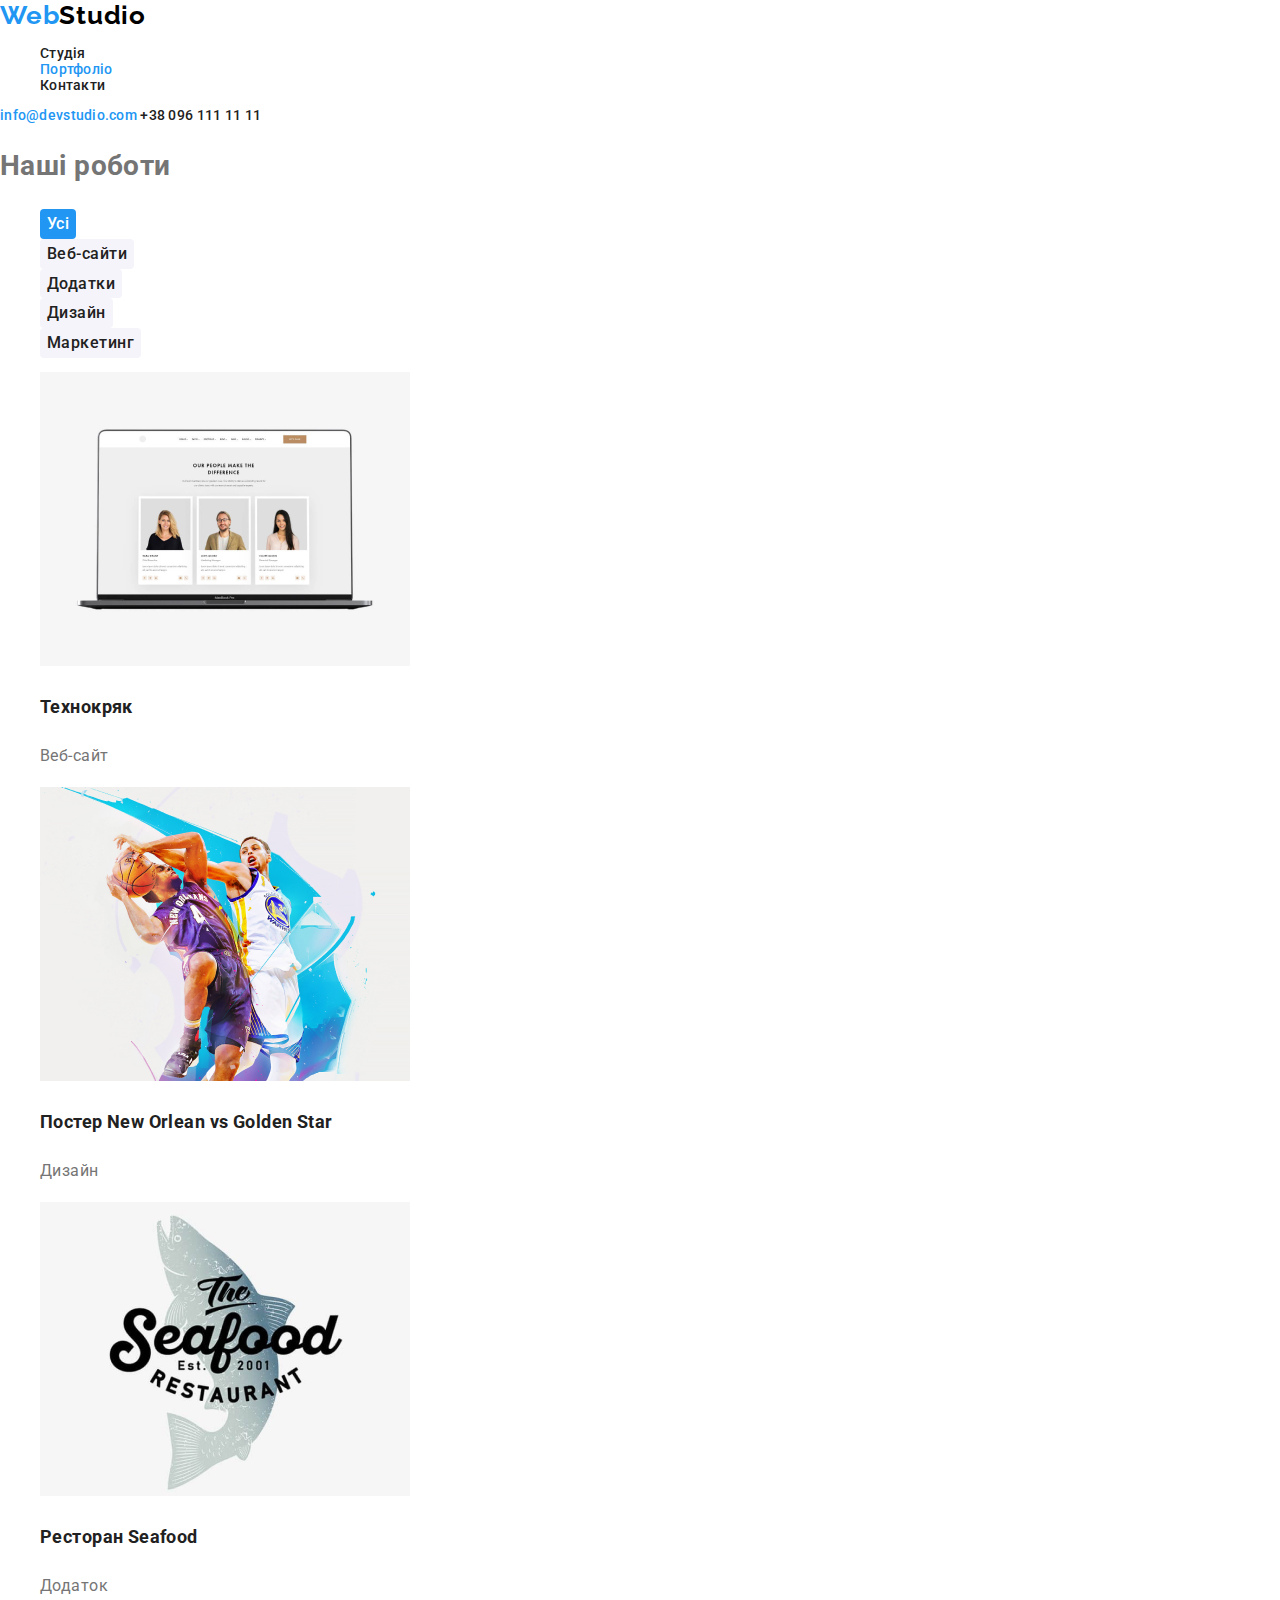
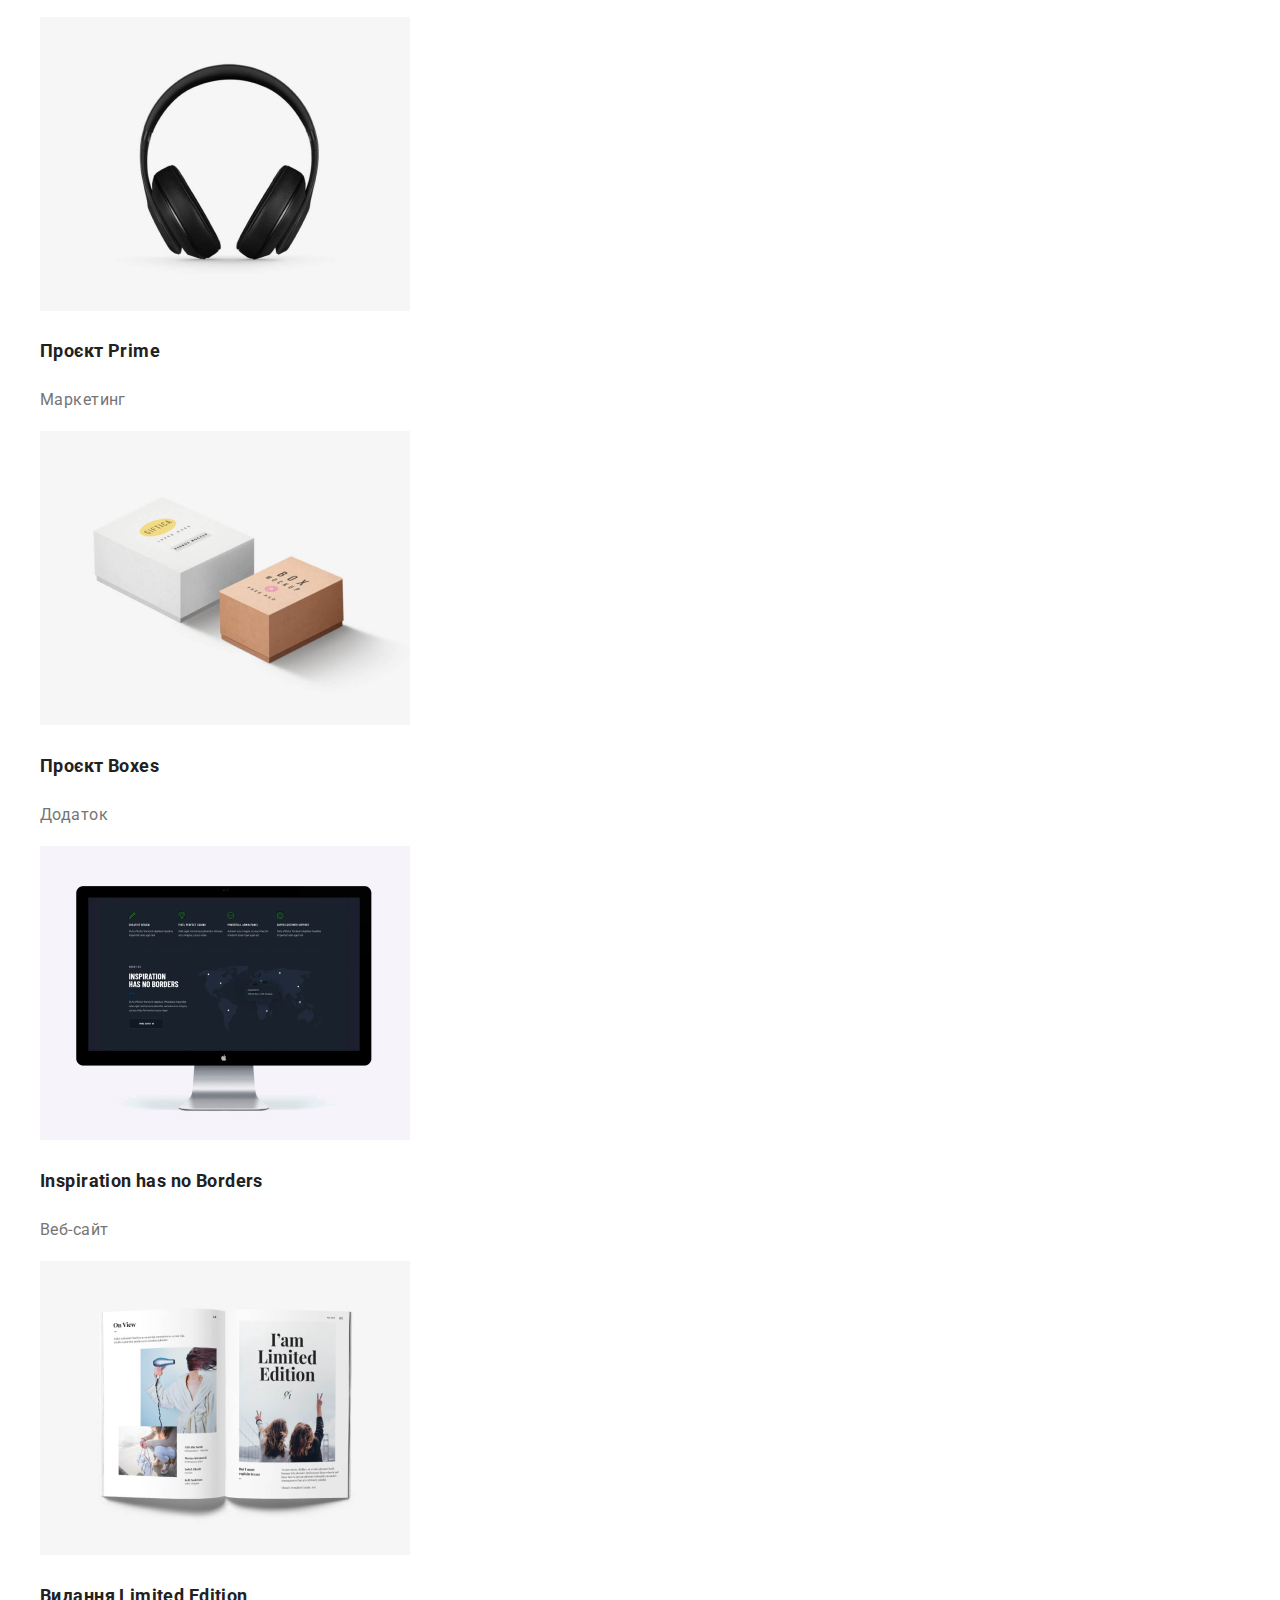
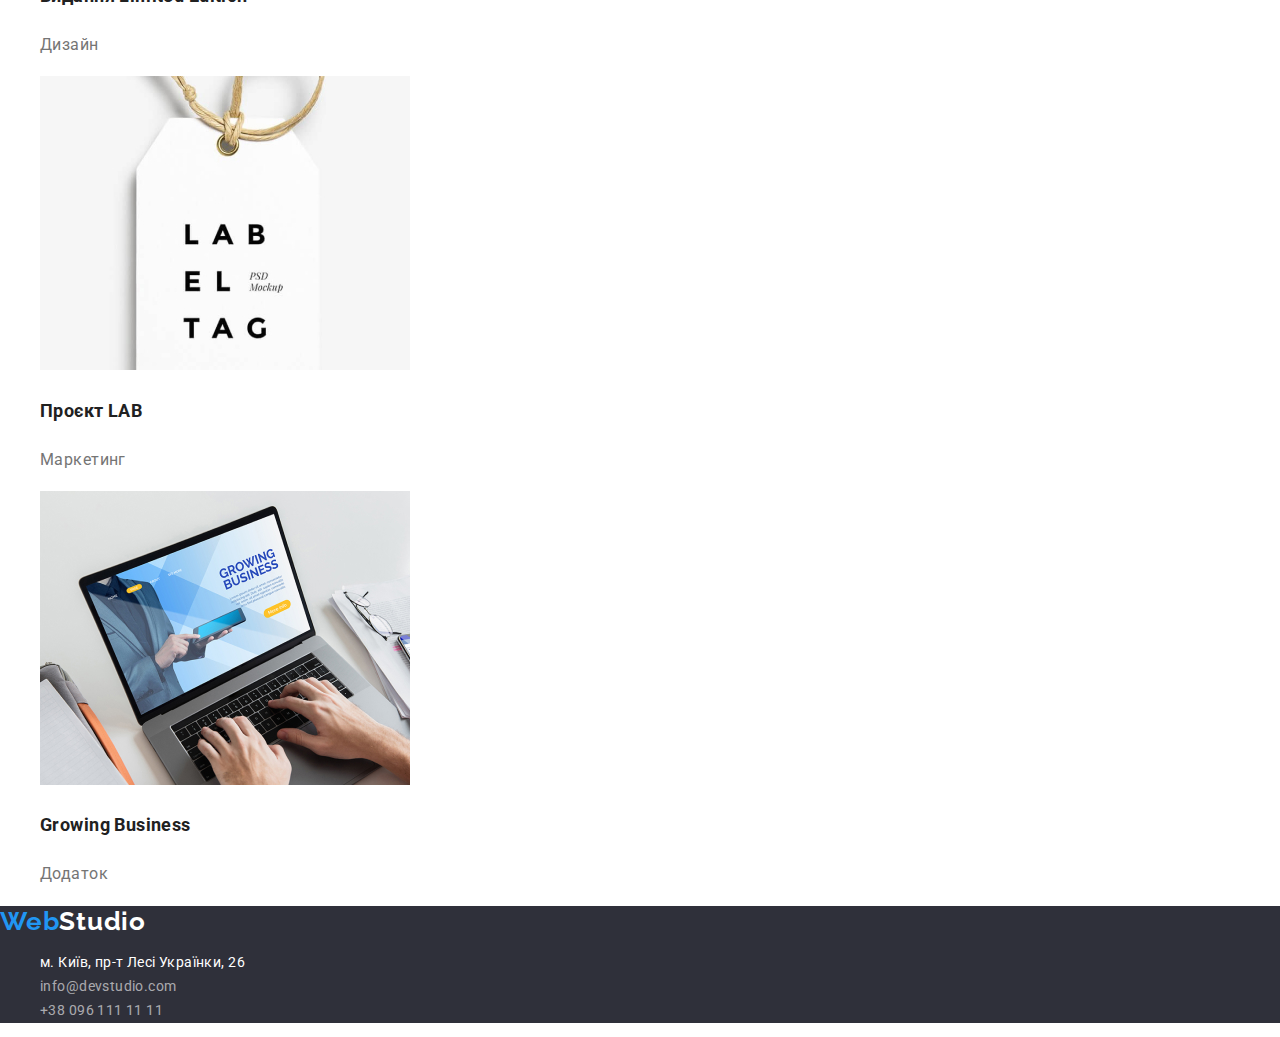
==== portfolio.html @ cd4168f5 "1-2" ====
<!DOCTYPE html>
<html lang="uk">
  <head>
    <meta charset="UTF-8" />
    <meta http-equiv="X-UA-Compatible" content="IE=edge" />
    <meta name="viewport" content="width=device-width, initial-scale=1.0" />
    <title>Project</title>
    <link rel="preconnect" href="https://fonts.googleapis.com" />
    <link rel="preconnect" href="https://fonts.gstatic.com" crossorigin />
    <link
      href="https://fonts.googleapis.com/css2?family=Raleway:wght@700&family=Roboto:wght@400;500;700;900&display=swap"
      rel="stylesheet"
    />
    <link rel="stylesheet" href="./styles/modern-normalize.css" />
    <link rel="stylesheet" href="./styles/styles.css" />
  </head>
  <body>
    <header>
      <!-- Лого -->
      <a class="logo" href="./"> <span>Web</span>Studio</a>
      <!-- Навигация -->
      <nav class="nav">
        <div class="nav-list">
          <ul>
            <li><a href="">Студія</a></li>
            <li><a class="active" href="./portfolio.html">Портфоліо</a></li>
            <li><a href="./">Контакти</a></li>
          </ul>
        </div>
        <div class="header-contact">
          <a class="active" href="mailto:info@devstudio.com">info@devstudio.com</a>
          <a href="tel:+380961111111">+38 096 111 11 11</a>
        </div>
      </nav>
    </header>
    <main>
      <section class="work">
        <h1>Нашi роботи</h1>
        <!-- Фильтр -->
        <div class="work-filter">
          <ul>
            <li><button class="active" type="button">Усі</button></li>
            <li><button type="button">Веб-сайти</button></li>
            <li><button type="button">Додатки</button></li>
            <li><button type="button">Дизайн</button></li>
            <li><button type="button">Маркетинг</button></li>
          </ul>
        </div>
        <!-- картинки -->
        <div class="work-filter-type">
          <ul> 
            <li>
              <a href="">
                <div class="type-one">
                    <img src="./images/portfolio/img.jpg" alt="Технокряк" width="370" />
                    <h2>Технокряк</h2>
                    <p>Веб-сайт</p>
                </div>
              </a>
            </li>
            <li>
              <a href="">
                <div class="type-one">
                    <img
                      src="./images/portfolio/img1.jpg"
                      alt="Постер New Orlean vs Golden Star"
                      width="370"
                    />
                    <h2>Постер <span lang="en">New Orlean vs Golden Star</span></h2>
                    <p>Дизайн</p>
                </div>
              </a>
            </li>
            <li>
              <a href="">
                <div class="type-one">
                    <img src="./images/portfolio/img2.jpg" alt="Ресторан Seafood" width="370" />
                    <h2>Ресторан <span lang="en">Seafood</span></h2>
                    <p>Додаток</p>
                </div>
              </a>
            </li>
            <li>
              <a href="">
                <div class="type-one">
                    <img src="./images/portfolio/img3.jpg" alt="Проєкт Prime" width="370" />
                    <h2>Проєкт <span lang="en">Prime</span></h2>
                    <p>Маркетинг</p>
                </div>
              </a>
            </li>
            <li>
              <a href="">
                <div class="type-one">
                    <img src="./images/portfolio/img4.jpg" alt="Проєкт Boxes" width="370" />
                    <h2>Проєкт <span lang="en">Boxes</span></h2>
                    <p>Додаток</p>
                </div>
              </a>
            </li>
            <li>
              <a href="">
                <div class="type-one">
                    <img
                      src="./images/portfolio/img5.jpg"
                      alt="Inspiration has no Borders"
                      width="370"
                    />
                    <h2><span lang="en">Inspiration has no Borders</span></h2>
                    <p>Веб-сайт</p>
                </div>
              </a>
            </li>
            <li>
              <a href="">
               <div class="type-one">
                    <img src="./images/portfolio/img6.jpg" alt="Видання Limited Edition" width="370" />
                    <h2>Видання <span lang="en">Limited Edition</span></h2>
                    <p>Дизайн</p>
               </div>
              </a>
            </li>
            <li>
              <a href="">
                <div class="type-one">
                    <img src="./images/portfolio/img7.jpg" alt="Проєкт LAB" width="370" />
                    <h2>Проєкт <span lang="en">LAB</span></h2>
                    <p>Маркетинг</p>
                </div>
              </a>
            </li>
            <li>
              <a href="">
                <div class="type-one">
                    <img src="./images/portfolio/img8.jpg" alt="Growing Business" width="370" />
                    <h2><span lang="en">Growing Business</span></h2>
                    <p>Додаток</p>
                </div>
              </a>
            </li>
          </ul>
        </div>
      </section>
    </main>
    <!-- Футер -->
    <footer>
      <a class="logo" href="./"> <span>Web</span>Studio</a>
      <address>
        <ul>
          <li><a class="adress-part" href="">м. Київ, пр-т Лесі Українки, 26</a></li>
          <li><a class="active" href="mailto:info@devstudio.com">info@devstudio.com</a></li>
          <li><a href="tel:+380961111111">+38 096 111 11 11</a></li>
        </ul>
      </address>
    </footer>
  </body>
</html>
---- styles/styles.css ----
/* ;
font-family:  */

:root {
  --bgcolor: #ffffff;
  --accent: #2196f3;
  --primery-text-color: #757575;
  --title-text-color: #212121;
  --logo-color: #000000;
  --contact-text-color: rgba(255, 255, 255, 0.6);
  --second-bg-color: #2f303a;
  --bg-color-button: #f5f4fa;
}

/* general */
body {
  font-family: 'Roboto', sans-serif;
  color: var(--primery-text-color);
  font-size: 14px;
  font-weight: 400;
  letter-spacing: 0.03em;
  line-height: 1.7;
}

ul {
  list-style: none;
}

a {
  color: inherit;
  text-decoration: none;
}

h2 {
  color: var(--title-text-color);

  font-weight: 700;
  font-size: 36px;
  line-height: 1.16;
  text-align: center;
}


/* footer */

.logo {
  color: var(--logo-color);
  font-family: 'Raleway', sans-serif;
  font-weight: 700;
  font-size: 26px;
  line-height: 1.19;
  letter-spacing: 0.03em;
}

.logo span,
nav .active {
  color: var(--accent);
}

nav {
  color: var(--title-text-color);
  font-weight: 500;
  line-height: 1.14;
  letter-spacing: 0.02em;

  disp
}

.nav a:hover,
.nav a:focus {
  color: var(--accent);
}

/* hero */
.hero {
  background-color: var(--second-bg-color);
  text-align: center;
}

.hero h1 {
  color: var(--bgcolor);
  font-weight: 900;
  font-size: 44px;
  line-height: 1.36;
  letter-spacing: 0.06em;
  text-transform: uppercase;
}

.hero button {
  color: var(--bgcolor);
  background-color: var(--accent);
  font-weight: 700;
  font-size: 16px;
  line-height: 1.88;
  letter-spacing: 0.06em;
  cursor: pointer;
  border-color: transparent;
  border-radius: 4px;
}

/* Особенности */

.features h3 {
  color: var(--title-text-color);
  font-weight: 700;
  font-size: 14px;
  line-height: 1.14;
  text-transform: uppercase;
}

/* teams */
.teams {
  color: var(--title-text-color);
  font-weight: 500;
  font-size: 16px;
  line-height: 1.19;
}

.teams p {
  font-weight: 400;
  color: var(--primery-text-color);
}

/* footer */
footer {
  background-color: var(--second-bg-color);
  color: var(--contact-text-color);
}

address {
  font-style: normal;
}

address a:hover,
address a:focus {
  color: var(--bgcolor);
}

footer a[class='logo'],
.adress-part {
  color: #ffffff;
}

/* portfolio */

.work-filter button {
  font-family: 'Roboto', sans-serif;
  color: var(--title-text-color);
  background-color: var(--bg-color-button);
  border: 1px solid transparent;
  cursor: pointer;
  border-radius: 4px;

  font-weight: 500;
  font-size: 16px;
  line-height: 1.62;
  text-align: center;
  letter-spacing: 0.03em;
}

.work-filter button:hover,
.work-filter button:focus {
  color: var(--bgcolor);
  background-color: var(--accent);
}

.work-filter-type h2 {
  color: var(--title-text-color);
  font-weight: 700;
  font-size: 18px;
  line-height: 2;
  text-align: left;
}

.work-filter-type p {
  font-weight: 400;
  font-size: 16px;
  line-height: 1.88;
}

.work-filter .active {
    background-color: var(--accent);
    color: var(--bgcolor);
}
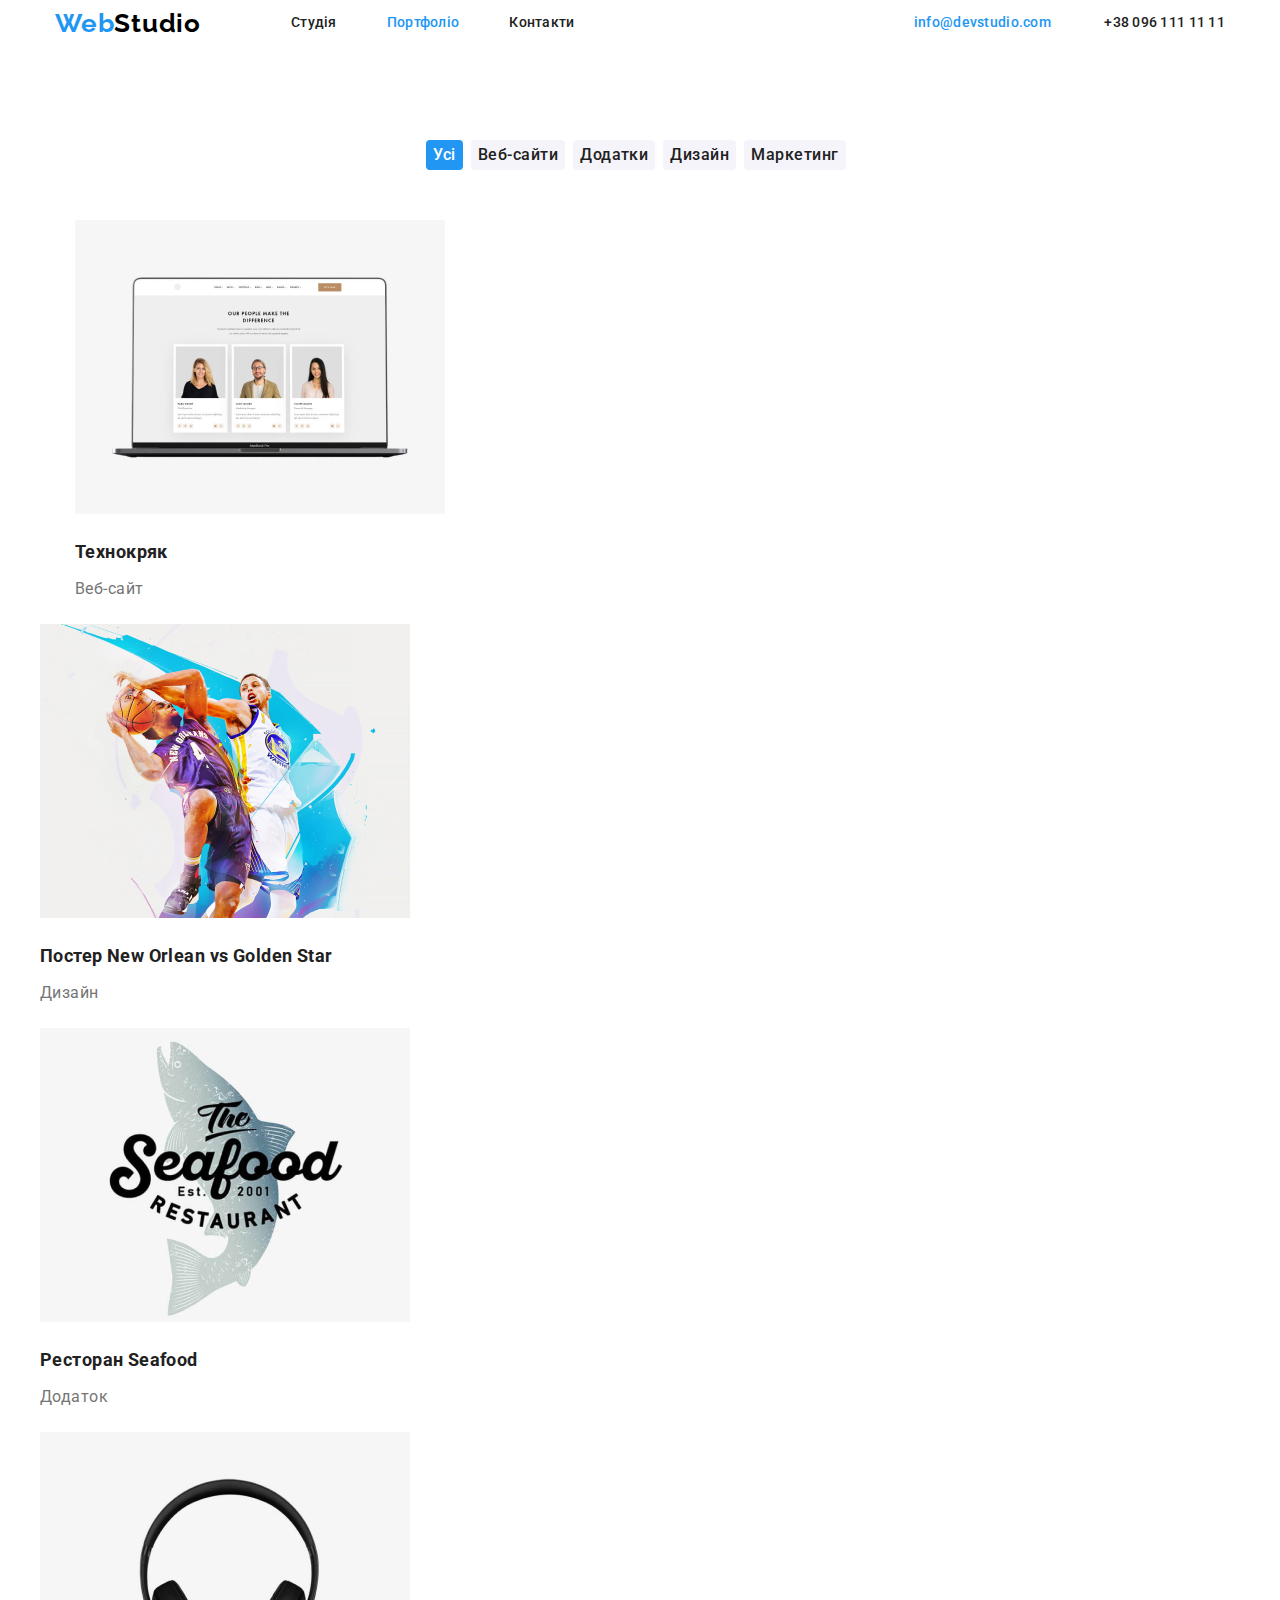
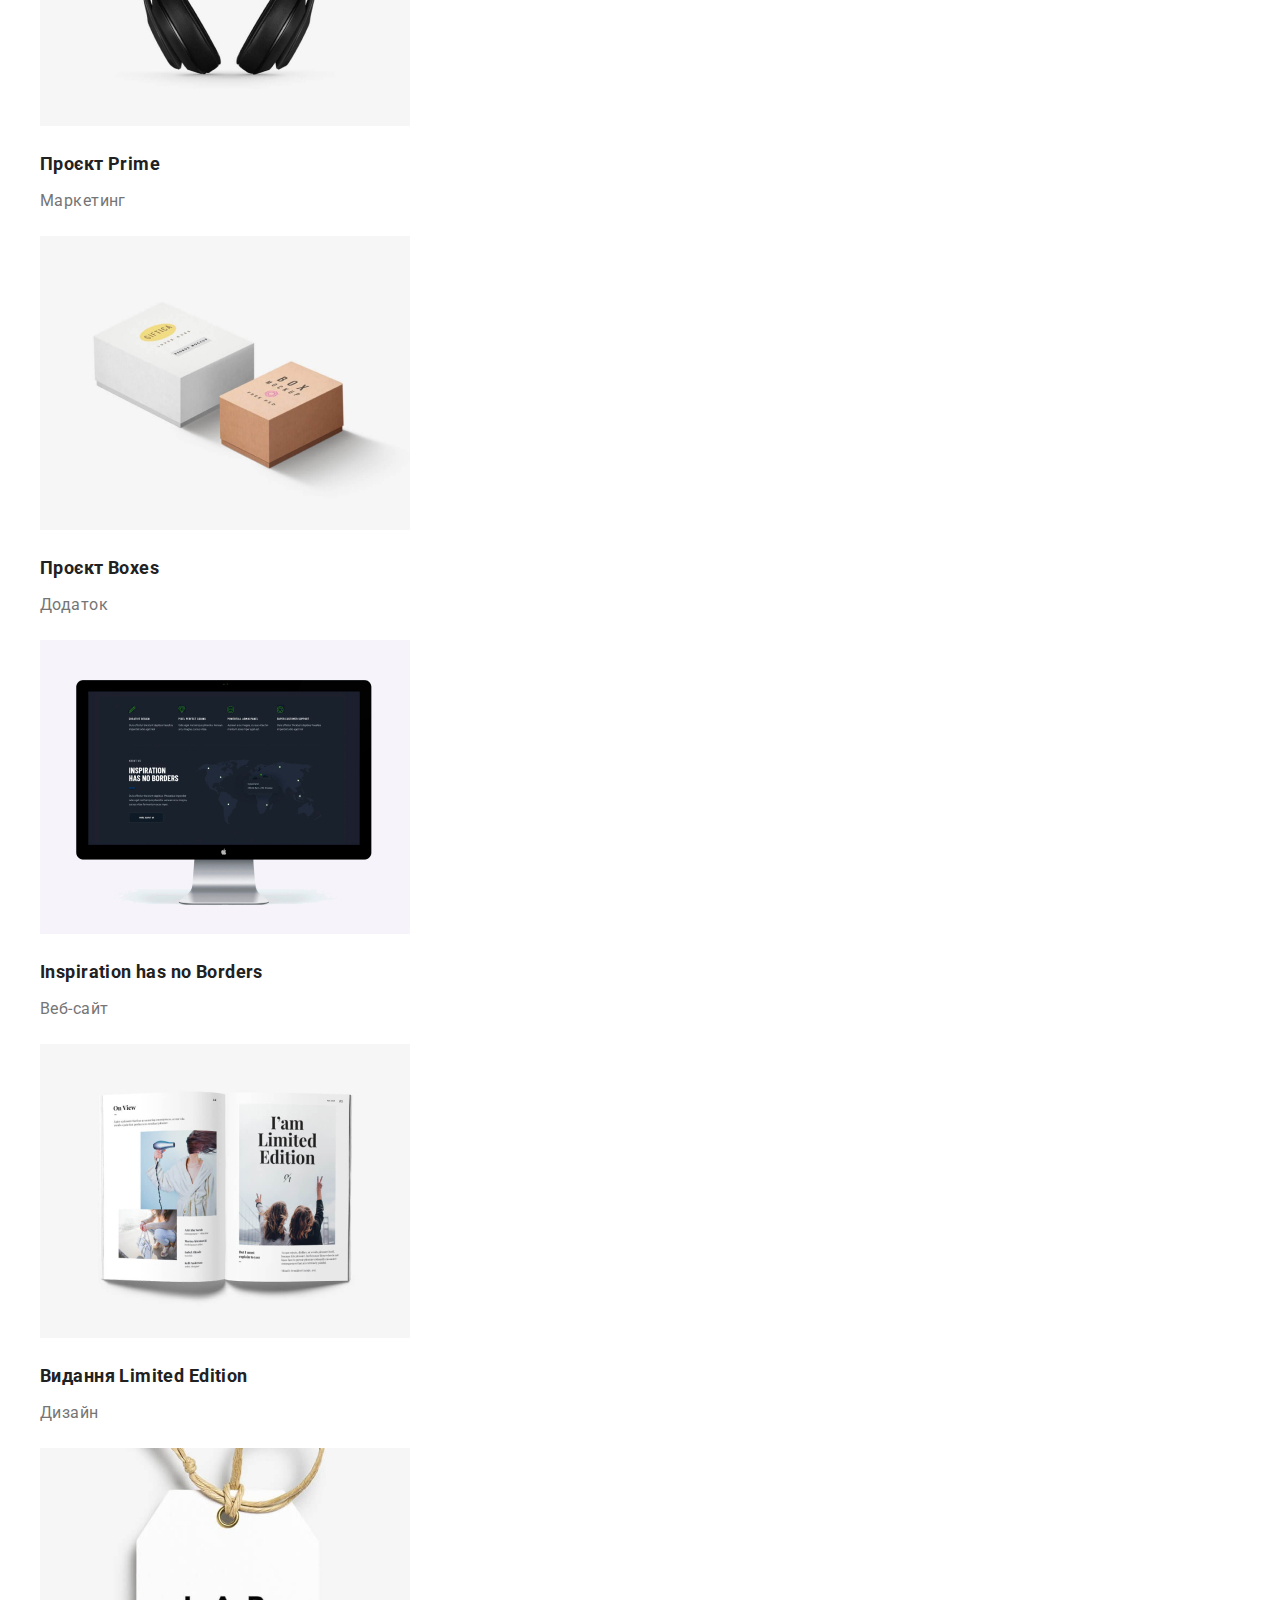
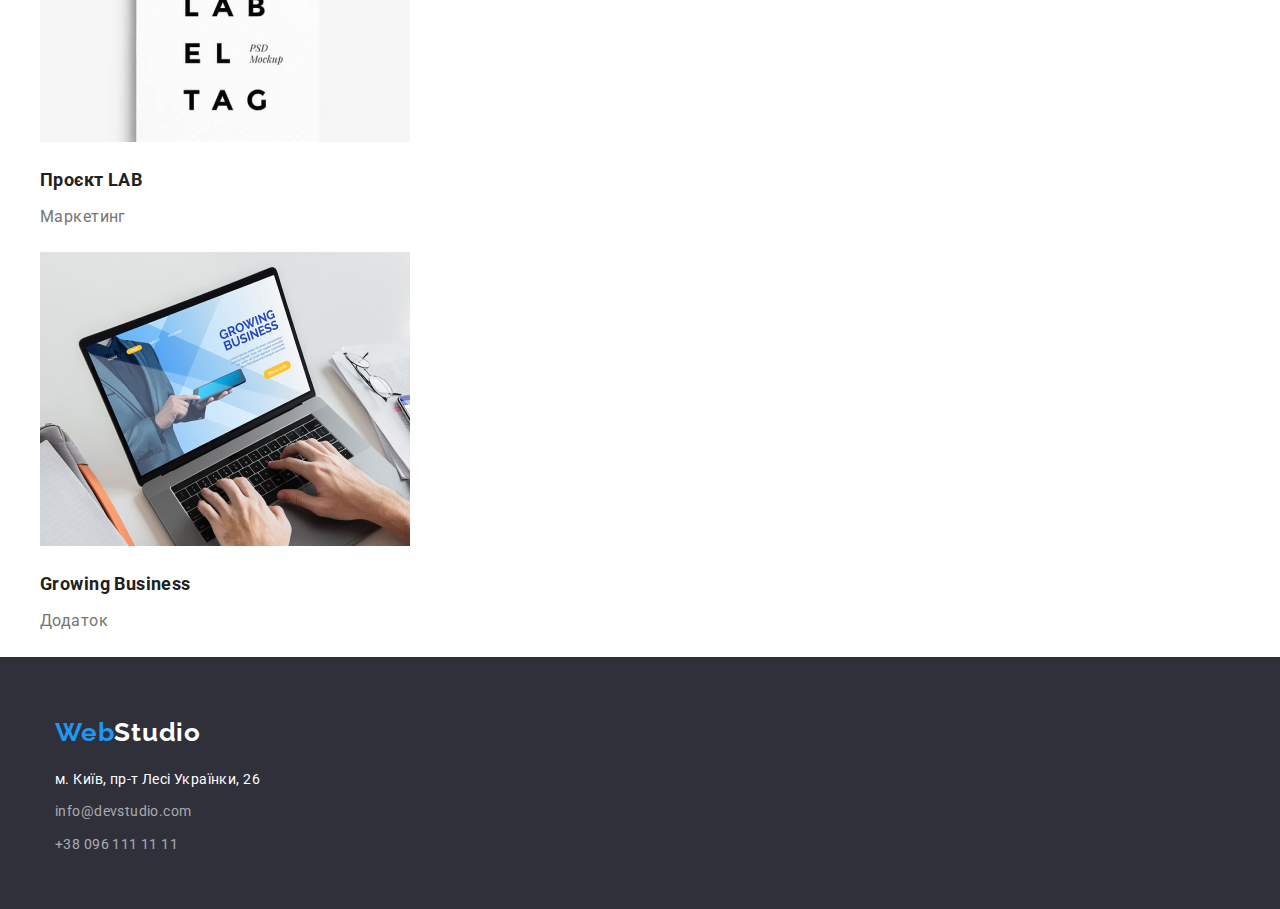
==== commit 29f5db7e: "день 1" ====
--- a/portfolio.html
+++ b/portfolio.html
@@ -16,17 +16,16 @@
   </head>
   <body>
     <header>
-      <!-- Лого -->
-      <a class="logo" href="./"> <span>Web</span>Studio</a>
-      <!-- Навигация -->
-      <nav class="nav">
-        <div class="nav-list">
-          <ul>
-            <li><a href="">Студія</a></li>
-            <li><a class="active" href="./portfolio.html">Портфоліо</a></li>
-            <li><a href="./">Контакти</a></li>
-          </ul>
-        </div>
+      <nav class="container">
+        <!-- Лого -->
+        <a class="logo" href="./"> <span>Web</span>Studio</a>
+        <!-- Список навигации -->
+        <ul class="nav-list">
+          <li><a href="./">Студія</a></li>
+          <li><a class="active" href="./portfolio.html">Портфоліо</a></li>
+          <li><a href="./">Контакти</a></li>
+        </ul>
+        <!-- Контакты в шапке -->
         <div class="header-contact">
           <a class="active" href="mailto:info@devstudio.com">info@devstudio.com</a>
           <a href="tel:+380961111111">+38 096 111 11 11</a>
@@ -37,104 +36,106 @@
       <section class="work">
         <h1>Нашi роботи</h1>
         <!-- Фильтр -->
-        <div class="work-filter">
-          <ul>
-            <li><button class="active" type="button">Усі</button></li>
-            <li><button type="button">Веб-сайти</button></li>
-            <li><button type="button">Додатки</button></li>
-            <li><button type="button">Дизайн</button></li>
-            <li><button type="button">Маркетинг</button></li>
-          </ul>
-        </div>
+        <ul class="work-filter container">
+          <li><button class="active" type="button">Усі</button></li>
+          <li><button type="button">Веб-сайти</button></li>
+          <li><button type="button">Додатки</button></li>
+          <li><button type="button">Дизайн</button></li>
+          <li><button type="button">Маркетинг</button></li>
+        </ul>
         <!-- картинки -->
         <div class="work-filter-type">
-          <ul> 
+          <ul>
             <li>
-              <a href="">
+              <a href="" class="container">
                 <div class="type-one">
-                    <img src="./images/portfolio/img.jpg" alt="Технокряк" width="370" />
-                    <h2>Технокряк</h2>
-                    <p>Веб-сайт</p>
+                  <img src="./images/portfolio/img.jpg" alt="Технокряк" width="370" />
+                  <h2>Технокряк</h2>
+                  <p>Веб-сайт</p>
                 </div>
               </a>
             </li>
             <li>
               <a href="">
                 <div class="type-one">
-                    <img
-                      src="./images/portfolio/img1.jpg"
-                      alt="Постер New Orlean vs Golden Star"
-                      width="370"
-                    />
-                    <h2>Постер <span lang="en">New Orlean vs Golden Star</span></h2>
-                    <p>Дизайн</p>
+                  <img
+                    src="./images/portfolio/img1.jpg"
+                    alt="Постер New Orlean vs Golden Star"
+                    width="370"
+                  />
+                  <h2>Постер <span lang="en">New Orlean vs Golden Star</span></h2>
+                  <p>Дизайн</p>
                 </div>
               </a>
             </li>
             <li>
               <a href="">
                 <div class="type-one">
-                    <img src="./images/portfolio/img2.jpg" alt="Ресторан Seafood" width="370" />
-                    <h2>Ресторан <span lang="en">Seafood</span></h2>
-                    <p>Додаток</p>
+                  <img src="./images/portfolio/img2.jpg" alt="Ресторан Seafood" width="370" />
+                  <h2>Ресторан <span lang="en">Seafood</span></h2>
+                  <p>Додаток</p>
                 </div>
               </a>
             </li>
             <li>
               <a href="">
                 <div class="type-one">
-                    <img src="./images/portfolio/img3.jpg" alt="Проєкт Prime" width="370" />
-                    <h2>Проєкт <span lang="en">Prime</span></h2>
-                    <p>Маркетинг</p>
+                  <img src="./images/portfolio/img3.jpg" alt="Проєкт Prime" width="370" />
+                  <h2>Проєкт <span lang="en">Prime</span></h2>
+                  <p>Маркетинг</p>
                 </div>
               </a>
             </li>
             <li>
               <a href="">
                 <div class="type-one">
-                    <img src="./images/portfolio/img4.jpg" alt="Проєкт Boxes" width="370" />
-                    <h2>Проєкт <span lang="en">Boxes</span></h2>
-                    <p>Додаток</p>
+                  <img src="./images/portfolio/img4.jpg" alt="Проєкт Boxes" width="370" />
+                  <h2>Проєкт <span lang="en">Boxes</span></h2>
+                  <p>Додаток</p>
                 </div>
               </a>
             </li>
             <li>
               <a href="">
                 <div class="type-one">
-                    <img
-                      src="./images/portfolio/img5.jpg"
-                      alt="Inspiration has no Borders"
-                      width="370"
-                    />
-                    <h2><span lang="en">Inspiration has no Borders</span></h2>
-                    <p>Веб-сайт</p>
-                </div>
-              </a>
-            </li>
-            <li>
-              <a href="">
-               <div class="type-one">
-                    <img src="./images/portfolio/img6.jpg" alt="Видання Limited Edition" width="370" />
-                    <h2>Видання <span lang="en">Limited Edition</span></h2>
-                    <p>Дизайн</p>
-               </div>
-              </a>
-            </li>
-            <li>
-              <a href="">
-                <div class="type-one">
-                    <img src="./images/portfolio/img7.jpg" alt="Проєкт LAB" width="370" />
-                    <h2>Проєкт <span lang="en">LAB</span></h2>
-                    <p>Маркетинг</p>
+                  <img
+                    src="./images/portfolio/img5.jpg"
+                    alt="Inspiration has no Borders"
+                    width="370"
+                  />
+                  <h2><span lang="en">Inspiration has no Borders</span></h2>
+                  <p>Веб-сайт</p>
                 </div>
               </a>
             </li>
             <li>
               <a href="">
                 <div class="type-one">
-                    <img src="./images/portfolio/img8.jpg" alt="Growing Business" width="370" />
-                    <h2><span lang="en">Growing Business</span></h2>
-                    <p>Додаток</p>
+                  <img
+                    src="./images/portfolio/img6.jpg"
+                    alt="Видання Limited Edition"
+                    width="370"
+                  />
+                  <h2>Видання <span lang="en">Limited Edition</span></h2>
+                  <p>Дизайн</p>
+                </div>
+              </a>
+            </li>
+            <li>
+              <a href="">
+                <div class="type-one">
+                  <img src="./images/portfolio/img7.jpg" alt="Проєкт LAB" width="370" />
+                  <h2>Проєкт <span lang="en">LAB</span></h2>
+                  <p>Маркетинг</p>
+                </div>
+              </a>
+            </li>
+            <li>
+              <a href="">
+                <div class="type-one">
+                  <img src="./images/portfolio/img8.jpg" alt="Growing Business" width="370" />
+                  <h2><span lang="en">Growing Business</span></h2>
+                  <p>Додаток</p>
                 </div>
               </a>
             </li>
@@ -144,14 +145,16 @@
     </main>
     <!-- Футер -->
     <footer>
-      <a class="logo" href="./"> <span>Web</span>Studio</a>
-      <address>
-        <ul>
-          <li><a class="adress-part" href="">м. Київ, пр-т Лесі Українки, 26</a></li>
-          <li><a class="active" href="mailto:info@devstudio.com">info@devstudio.com</a></li>
-          <li><a href="tel:+380961111111">+38 096 111 11 11</a></li>
-        </ul>
-      </address>
+      <div class="container">
+        <a class="logo" href="./"> <span>Web</span>Studio</a>
+        <address>
+          <ul>
+            <li><a class="adress-part" href="">м. Київ, пр-т Лесі Українки, 26</a></li>
+            <li><a class="active" href="mailto:info@devstudio.com">info@devstudio.com</a></li>
+            <li><a href="tel:+380961111111">+38 096 111 11 11</a></li>
+          </ul>
+        </address>
+      </div>
     </footer>
   </body>
 </html>
--- a/styles/styles.css
+++ b/styles/styles.css
@@ -1,6 +1,3 @@
-/* ;
-font-family:  */
-
 :root {
   --bgcolor: #ffffff;
   --accent: #2196f3;
@@ -12,7 +9,7 @@
   --bg-color-button: #f5f4fa;
 }
 
-/* general */
+/* Общие */
 body {
   font-family: 'Roboto', sans-serif;
   color: var(--primery-text-color);
@@ -24,6 +21,10 @@
 
 ul {
   list-style: none;
+  margin-top: 0;
+  margin-bottom: 0;
+  margin-left: 0;
+  margin-right: 0;
 }
 
 a {
@@ -33,16 +34,26 @@
 
 h2 {
   color: var(--title-text-color);
-
   font-weight: 700;
   font-size: 36px;
   line-height: 1.16;
   text-align: center;
 }
 
-
-/* footer */
-
+/* Футер */
+.container {
+  width: 1200px;
+  padding-left: 15px;
+  padding-right: 15px;
+  margin-left: auto;
+  margin-right: auto;
+  margin-top: 0;
+  margin-bottom: 0;
+  display: flex;
+  align-items: center;
+}
+
+/* Лого */
 .logo {
   color: var(--logo-color);
   font-family: 'Raleway', sans-serif;
@@ -50,6 +61,8 @@
   font-size: 26px;
   line-height: 1.19;
   letter-spacing: 0.03em;
+
+  margin-right: 90px;
 }
 
 .logo span,
@@ -57,21 +70,50 @@
   color: var(--accent);
 }
 
+/* Список навигации */
 nav {
   color: var(--title-text-color);
   font-weight: 500;
   line-height: 1.14;
   letter-spacing: 0.02em;
-
-  disp
-}
-
-.nav a:hover,
-.nav a:focus {
+}
+
+.nav-list a:hover,
+.nav-list a:focus,
+.header-contact a:hover,
+.header-contact a:focus {
   color: var(--accent);
 }
 
-/* hero */
+.nav-list {
+  display: flex;
+  padding-left: 0;
+}
+
+.nav-list li {
+  display: inline-block;
+}
+
+.nav-list li a {
+  display: block;
+  padding: 15px 0;
+  margin-right: 50px;
+}
+
+.nav-list li:last-child {
+  margin-right: 0;
+}
+
+/* Контакты в шапке */
+.header-contact {
+  margin-left: auto;
+}
+
+.header-contact a:first-child {
+  margin-right: 50px;
+}
+
+/* Герой */
 .hero {
   background-color: var(--second-bg-color);
   text-align: center;
@@ -84,6 +126,10 @@
   line-height: 1.36;
   letter-spacing: 0.06em;
   text-transform: uppercase;
+
+  margin-top: 213px;
+  display: inline-block;
+  padding-bottom: 30px;
 }
 
 .hero button {
@@ -93,19 +139,80 @@
   font-size: 16px;
   line-height: 1.88;
   letter-spacing: 0.06em;
+
+  padding: 10px 32px;
+  min-width: 216px;
+  text-align: center;
+  display: inline-block;
   cursor: pointer;
-  border-color: transparent;
+  border: 1px solid transparent;
   border-radius: 4px;
+  margin-bottom: 187px;
+  /* почему у меня не ставится ширина 216, а 219 только */
+}
+
+.hero button:hover,
+.hero button:focus {
+  color: var(--accent);
+  background-color: var(--bgcolor);
+  border: 1px solid var(--accent);
 }
 
 /* Особенности */
-
-.features h3 {
+.features-list {
+  align-items: flex-start;
+}
+
+.features-list li {
+  width: 270px;
+  margin-right: 30px;
+}
+
+h2.hidden {
+  position: absolute;
+  white-space: nowrap;
+  width: 1px;
+  height: 1px;
+  overflow: hidden;
+  border: 0;
+  padding: 0;
+  clip: rect(0 0 0 0);
+  clip-path: inset(50%);
+  margin: -1px;
+}
+
+.features-list h3 {
   color: var(--title-text-color);
   font-weight: 700;
   font-size: 14px;
   line-height: 1.14;
   text-transform: uppercase;
+
+  margin-top: 107px;
+  margin-bottom: 0;
+}
+
+.features-list p {
+  margin-bottom: 94px;
+  margin-top: 10px;
+}
+
+/* Работы */
+.work h2 {
+  margin-bottom: 50px;
+}
+
+.work-list {
+  display: flex;
+  align-items: center;
+}
+
+.work-list li:not(:last-child) {
+  margin-right: 30px;
+}
+
+.work-list li {
+  margin-bottom: 94px;
 }
 
 /* teams */
@@ -114,11 +221,52 @@
   font-weight: 500;
   font-size: 16px;
   line-height: 1.19;
+  background-color: var(--bg-color-button);
+}
+
+.teams h2 {
+  padding-top: 94px;
+  margin-bottom: 50px;
+}
+
+.teams h3 {
+  margin-left: auto;
+  margin-right: auto;
+  margin-top: 0;
+  margin-bottom: 0;
+  padding-top: 30px;
+  padding-bottom: 10px;
 }
 
 .teams p {
   font-weight: 400;
   color: var(--primery-text-color);
+
+  margin-top: 0;
+  margin-left: auto;
+  margin-right: auto;
+  padding-bottom: 30px;
+}
+
+.teams-list li:not(:last-child) {
+  margin-right: 30px;
+}
+
+.teams-list-image {
+  background-color: var(--bgcolor);
+  text-align: center;
+
+  margin-top: 0;
+  margin-bottom: 94px;
+  align-items: center;
+  border: 2 solid transparent;
+  box-shadow: 0px 1px 3px rgba(0, 0, 0, 0.12), 0px 1px 1px rgba(0, 0, 0, 0.14),
+    0px 2px 1px rgba(0, 0, 0, 0.2);
+  border-radius: 0px 0px 4px 4px;
+}
+
+li img {
+  display: block;
 }
 
 /* footer */
@@ -126,9 +274,26 @@
   background-color: var(--second-bg-color);
   color: var(--contact-text-color);
 }
-
-address {
+footer .container {
+  display: block;
+  height: 252px;
+}
+
+footer .logo {
+  display: inline-block;
+  margin-top: 60px;
+  margin-bottom: 20px;
+}
+
+address ul {
   font-style: normal;
+  padding-left: 0;
+  display: block;
+  margin-bottom: 60px;
+}
+
+address li:not(:last-child) {
+  margin-bottom: 9px;
 }
 
 address a:hover,
@@ -142,6 +307,30 @@
 }
 
 /* portfolio */
+.work h1 {
+  position: absolute;
+  white-space: nowrap;
+  width: 1px;
+  height: 1px;
+  overflow: hidden;
+  border: 0;
+  padding: 0;
+  clip: rect(0 0 0 0);
+  clip-path: inset(50%);
+  margin: -1px;
+}
+
+
+.work-filter {
+  margin-top: 94px;
+  margin-bottom: 50px;
+  display: flex;
+justify-content: center;
+}
+
+.work-filter li {
+  margin-right: 8px;
+}
 
 .work-filter button {
   font-family: 'Roboto', sans-serif;
@@ -164,21 +353,33 @@
   background-color: var(--accent);
 }
 
+
+.type-one {
+    margin-right: 30px;
+    flex-wrap: wrap;
+}
+
 .work-filter-type h2 {
   color: var(--title-text-color);
   font-weight: 700;
   font-size: 18px;
   line-height: 2;
   text-align: left;
+
+  margin-top: 20px;
+  margin-bottom: 0;
 }
 
 .work-filter-type p {
   font-weight: 400;
   font-size: 16px;
   line-height: 1.88;
+
+  margin-top: 4px;
+  margin-bottom: 20px;
 }
 
 .work-filter .active {
-    background-color: var(--accent);
-    color: var(--bgcolor);
-}+  background-color: var(--accent);
+  color: var(--bgcolor);
+}
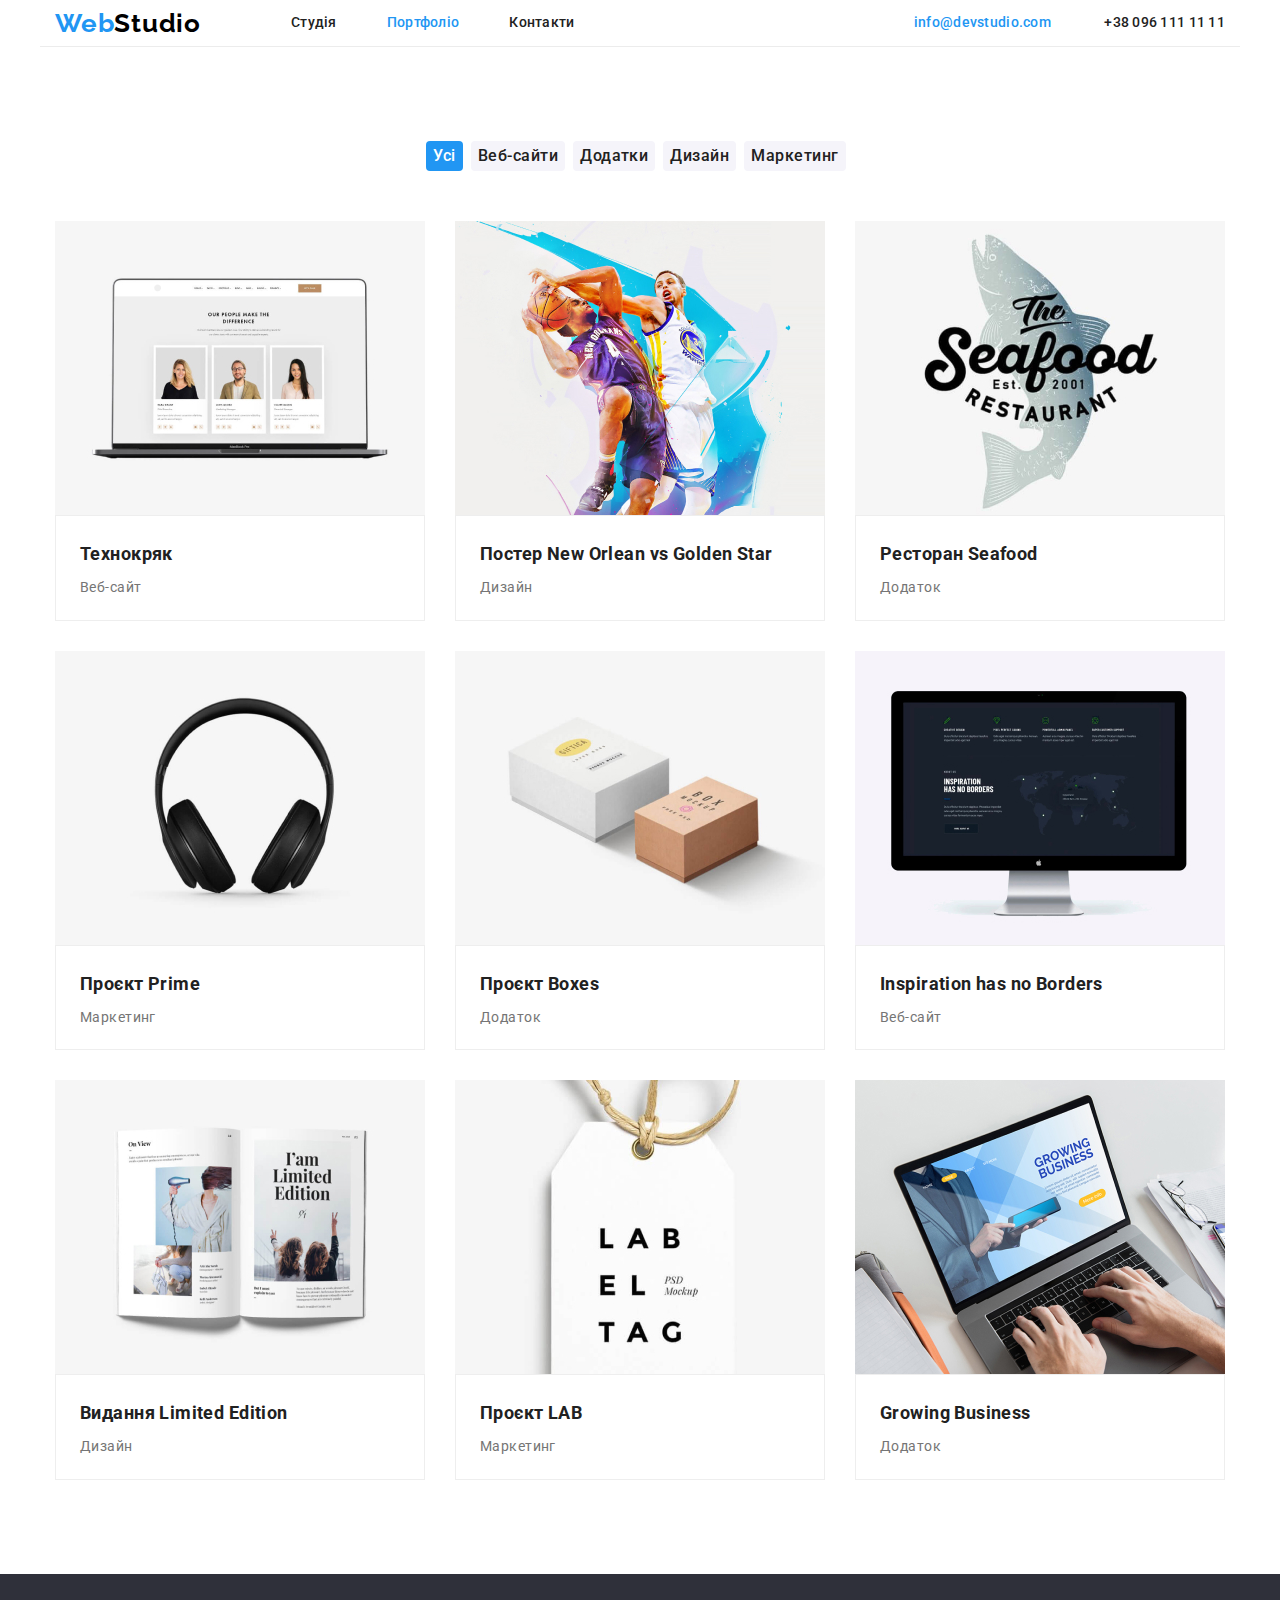
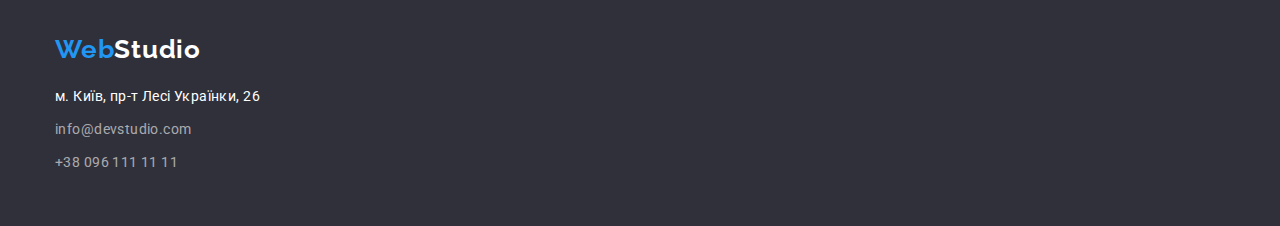
==== commit 231d551d: "день 2" ====
--- a/portfolio.html
+++ b/portfolio.html
@@ -35,7 +35,9 @@
     <main>
       <section class="work">
         <h1>Нашi роботи</h1>
-        <!-- Фильтр -->
+
+
+        <!-- Фильтры кнопок -->
         <ul class="work-filter container">
           <li><button class="active" type="button">Усі</button></li>
           <li><button type="button">Веб-сайти</button></li>
@@ -43,106 +45,100 @@
           <li><button type="button">Дизайн</button></li>
           <li><button type="button">Маркетинг</button></li>
         </ul>
-        <!-- картинки -->
-        <div class="work-filter-type">
-          <ul>
-            <li>
-              <a href="" class="container">
-                <div class="type-one">
-                  <img src="./images/portfolio/img.jpg" alt="Технокряк" width="370" />
-                  <h2>Технокряк</h2>
-                  <p>Веб-сайт</p>
-                </div>
-              </a>
-            </li>
-            <li>
-              <a href="">
-                <div class="type-one">
-                  <img
-                    src="./images/portfolio/img1.jpg"
-                    alt="Постер New Orlean vs Golden Star"
-                    width="370"
-                  />
-                  <h2>Постер <span lang="en">New Orlean vs Golden Star</span></h2>
-                  <p>Дизайн</p>
-                </div>
-              </a>
-            </li>
-            <li>
-              <a href="">
-                <div class="type-one">
-                  <img src="./images/portfolio/img2.jpg" alt="Ресторан Seafood" width="370" />
-                  <h2>Ресторан <span lang="en">Seafood</span></h2>
-                  <p>Додаток</p>
-                </div>
-              </a>
-            </li>
-            <li>
-              <a href="">
-                <div class="type-one">
-                  <img src="./images/portfolio/img3.jpg" alt="Проєкт Prime" width="370" />
-                  <h2>Проєкт <span lang="en">Prime</span></h2>
-                  <p>Маркетинг</p>
-                </div>
-              </a>
-            </li>
-            <li>
-              <a href="">
-                <div class="type-one">
-                  <img src="./images/portfolio/img4.jpg" alt="Проєкт Boxes" width="370" />
-                  <h2>Проєкт <span lang="en">Boxes</span></h2>
-                  <p>Додаток</p>
-                </div>
-              </a>
-            </li>
-            <li>
-              <a href="">
-                <div class="type-one">
-                  <img
-                    src="./images/portfolio/img5.jpg"
-                    alt="Inspiration has no Borders"
-                    width="370"
-                  />
-                  <h2><span lang="en">Inspiration has no Borders</span></h2>
-                  <p>Веб-сайт</p>
-                </div>
-              </a>
-            </li>
-            <li>
-              <a href="">
-                <div class="type-one">
-                  <img
-                    src="./images/portfolio/img6.jpg"
-                    alt="Видання Limited Edition"
-                    width="370"
-                  />
-                  <h2>Видання <span lang="en">Limited Edition</span></h2>
-                  <p>Дизайн</p>
-                </div>
-              </a>
-            </li>
-            <li>
-              <a href="">
-                <div class="type-one">
-                  <img src="./images/portfolio/img7.jpg" alt="Проєкт LAB" width="370" />
-                  <h2>Проєкт <span lang="en">LAB</span></h2>
-                  <p>Маркетинг</p>
-                </div>
-              </a>
-            </li>
-            <li>
-              <a href="">
-                <div class="type-one">
-                  <img src="./images/portfolio/img8.jpg" alt="Growing Business" width="370" />
-                  <h2><span lang="en">Growing Business</span></h2>
-                  <p>Додаток</p>
-                </div>
-              </a>
-            </li>
-          </ul>
-        </div>
+
+
+        <!-- Части фильтра -->
+        <ul class="filter-list container">
+          <li>
+            <a href="">
+              <img src="./images/portfolio/img.jpg" alt="Технокряк" width="370" />
+              <div class="type-one">
+                <h2>Технокряк</h2>
+                <p>Веб-сайт</p>
+              </div>
+            </a>
+          </li>
+          <li>
+            <a href="">
+              <img
+                src="./images/portfolio/img1.jpg"
+                alt="Постер New Orlean vs Golden Star"
+                width="370"
+              />
+              <div class="type-one">
+                <h2>Постер <span lang="en">New Orlean vs Golden Star</span></h2>
+                <p>Дизайн</p>
+              </div>
+            </a>
+          </li>
+          <li>
+            <a href="">
+              <img src="./images/portfolio/img2.jpg" alt="Ресторан Seafood" width="370" />
+              <div class="type-one">
+                <h2>Ресторан <span lang="en">Seafood</span></h2>
+                <p>Додаток</p>
+              </div>
+            </a>
+          </li>
+          <li>
+            <a href="">
+              <img src="./images/portfolio/img3.jpg" alt="Проєкт Prime" width="370" />
+              <div class="type-one">
+                <h2>Проєкт <span lang="en">Prime</span></h2>
+                <p>Маркетинг</p>
+              </div>
+            </a>
+          </li>
+          <li>
+            <a href="">
+              <img src="./images/portfolio/img4.jpg" alt="Проєкт Boxes" width="370" />
+              <div class="type-one">
+                <h2>Проєкт <span lang="en">Boxes</span></h2>
+                <p>Додаток</p>
+              </div>
+            </a>
+          </li>
+          <li>
+            <a href="">
+              <img src="./images/portfolio/img5.jpg" alt="Inspiration has no Borders" width="370" />
+              <div class="type-one">
+                <h2><span lang="en">Inspiration has no Borders</span></h2>
+                <p>Веб-сайт</p>
+              </div>
+            </a>
+          </li>
+          <li>
+            <a href="">
+              <img src="./images/portfolio/img6.jpg" alt="Видання Limited Edition" width="370" />
+              <div class="type-one">
+                <h2>Видання <span lang="en">Limited Edition</span></h2>
+                <p>Дизайн</p>
+              </div>
+            </a>
+          </li>
+          <li>
+            <a href="">
+              <img src="./images/portfolio/img7.jpg" alt="Проєкт LAB" width="370" />
+              <div class="type-one">
+                <h2>Проєкт <span lang="en">LAB</span></h2>
+                <p>Маркетинг</p>
+              </div>
+            </a>
+          </li>
+          <li>
+            <a href="">
+              <img src="./images/portfolio/img8.jpg" alt="Growing Business" width="370" />
+              <div class="type-one">
+                <h2><span lang="en">Growing Business</span></h2>
+                <p>Додаток</p>
+              </div>
+            </a>
+          </li>
+        </ul>
       </section>
     </main>
+
+
     <!-- Футер -->
     <footer>
       <div class="container">
@@ -150,7 +146,7 @@
         <address>
           <ul>
             <li><a class="adress-part" href="">м. Київ, пр-т Лесі Українки, 26</a></li>
-            <li><a class="active" href="mailto:info@devstudio.com">info@devstudio.com</a></li>
+            <li><a href="mailto:info@devstudio.com">info@devstudio.com</a></li>
             <li><a href="tel:+380961111111">+38 096 111 11 11</a></li>
           </ul>
         </address>
--- a/styles/styles.css
+++ b/styles/styles.css
@@ -40,7 +40,7 @@
   text-align: center;
 }
 
-/* Футер */
+/* Хедер */
 .container {
   width: 1200px;
   padding-left: 15px;
@@ -51,6 +51,10 @@
   margin-bottom: 0;
   display: flex;
   align-items: center;
+}
+
+nav.container {
+  border-bottom: 1px solid #ececec;
 }
 
 /* Лого */
@@ -66,7 +70,7 @@
 }
 
 .logo span,
-nav .active {
+.active {
   color: var(--accent);
 }
 
@@ -97,7 +101,10 @@
 .nav-list li a {
   display: block;
   padding: 15px 0;
-  margin-right: 50px;
+}
+
+.nav-list li + li {
+  margin-left: 50px;
 }
 
 .nav-list li:last-child {
@@ -109,7 +116,11 @@
   margin-left: auto;
 }
 
-.header-contact a:first-child {
+.header-contact a {
+  padding: 15px 0;
+}
+
+.header-contact a:nth-child(odd) {
   margin-right: 50px;
 }
 
@@ -117,6 +128,7 @@
 .hero {
   background-color: var(--second-bg-color);
   text-align: center;
+  height: 600px;
 }
 
 .hero h1 {
@@ -126,10 +138,12 @@
   line-height: 1.36;
   letter-spacing: 0.06em;
   text-transform: uppercase;
+  display: block;
 
   margin-top: 213px;
+  margin-bottom: 40px;
   display: inline-block;
-  padding-bottom: 30px;
+  padding-bottom: 0;
 }
 
 .hero button {
@@ -140,14 +154,16 @@
   line-height: 1.88;
   letter-spacing: 0.06em;
 
+  margin-right: auto;
+  margin-left: auto;
   padding: 10px 32px;
   min-width: 216px;
   text-align: center;
-  display: inline-block;
+  display: block;
   cursor: pointer;
   border: 1px solid transparent;
   border-radius: 4px;
-  margin-bottom: 187px;
+  margin-bottom: 0;
   /* почему у меня не ставится ширина 216, а 219 только */
 }
 
@@ -165,7 +181,10 @@
 
 .features-list li {
   width: 270px;
-  margin-right: 30px;
+}
+
+.features-list li + li {
+  margin-left: 30px;
 }
 
 h2.hidden {
@@ -202,11 +221,6 @@
   margin-bottom: 50px;
 }
 
-.work-list {
-  display: flex;
-  align-items: center;
-}
-
 .work-list li:not(:last-child) {
   margin-right: 30px;
 }
@@ -222,10 +236,13 @@
   font-size: 16px;
   line-height: 1.19;
   background-color: var(--bg-color-button);
+  padding-bottom: 94px;
+  height: 648px;
 }
 
 .teams h2 {
   padding-top: 94px;
+  margin-top: 0;
   margin-bottom: 50px;
 }
 
@@ -257,7 +274,7 @@
   text-align: center;
 
   margin-top: 0;
-  margin-bottom: 94px;
+
   align-items: center;
   border: 2 solid transparent;
   box-shadow: 0px 1px 3px rgba(0, 0, 0, 0.12), 0px 1px 1px rgba(0, 0, 0, 0.14),
@@ -265,6 +282,10 @@
   border-radius: 0px 0px 4px 4px;
 }
 
+.teams p {
+  margin-bottom: 0;
+}
+
 li img {
   display: block;
 }
@@ -274,6 +295,7 @@
   background-color: var(--second-bg-color);
   color: var(--contact-text-color);
 }
+
 footer .container {
   display: block;
   height: 252px;
@@ -283,6 +305,7 @@
   display: inline-block;
   margin-top: 60px;
   margin-bottom: 20px;
+
 }
 
 address ul {
@@ -306,7 +329,8 @@
   color: #ffffff;
 }
 
-/* portfolio */
+/* Портфолио */
+/* Фильтры кнопок */
 .work h1 {
   position: absolute;
   white-space: nowrap;
@@ -320,12 +344,11 @@
   margin: -1px;
 }
 
-
 .work-filter {
   margin-top: 94px;
   margin-bottom: 50px;
   display: flex;
-justify-content: center;
+  justify-content: center;
 }
 
 .work-filter li {
@@ -347,19 +370,16 @@
   letter-spacing: 0.03em;
 }
 
+button.active,
 .work-filter button:hover,
 .work-filter button:focus {
   color: var(--bgcolor);
   background-color: var(--accent);
 }
 
-
-.type-one {
-    margin-right: 30px;
-    flex-wrap: wrap;
-}
-
-.work-filter-type h2 {
+/* Части фильта */
+.work h2 {
+  text-align: left;
   color: var(--title-text-color);
   font-weight: 700;
   font-size: 18px;
@@ -370,16 +390,33 @@
   margin-bottom: 0;
 }
 
-.work-filter-type p {
-  font-weight: 400;
-  font-size: 16px;
-  line-height: 1.88;
-
+.work p {
   margin-top: 4px;
   margin-bottom: 20px;
 }
 
-.work-filter .active {
-  background-color: var(--accent);
-  color: var(--bgcolor);
-}
+.filter-list {
+  flex-wrap: wrap;
+  text-align: left;
+}
+
+.filter-list li {
+  width: 370px;
+}
+
+.filter-list li {
+  margin-bottom: 30px;
+}
+
+.filter-list li:not(:nth-child(3n + 3)) {
+  margin-right: 30px;
+}
+
+.filter-list li:nth-last-child(-n + 3) {
+  margin-bottom: 94px;
+}
+
+.type-one {
+  border: 1px solid #eeeeee;
+  padding-left: 24px;
+}
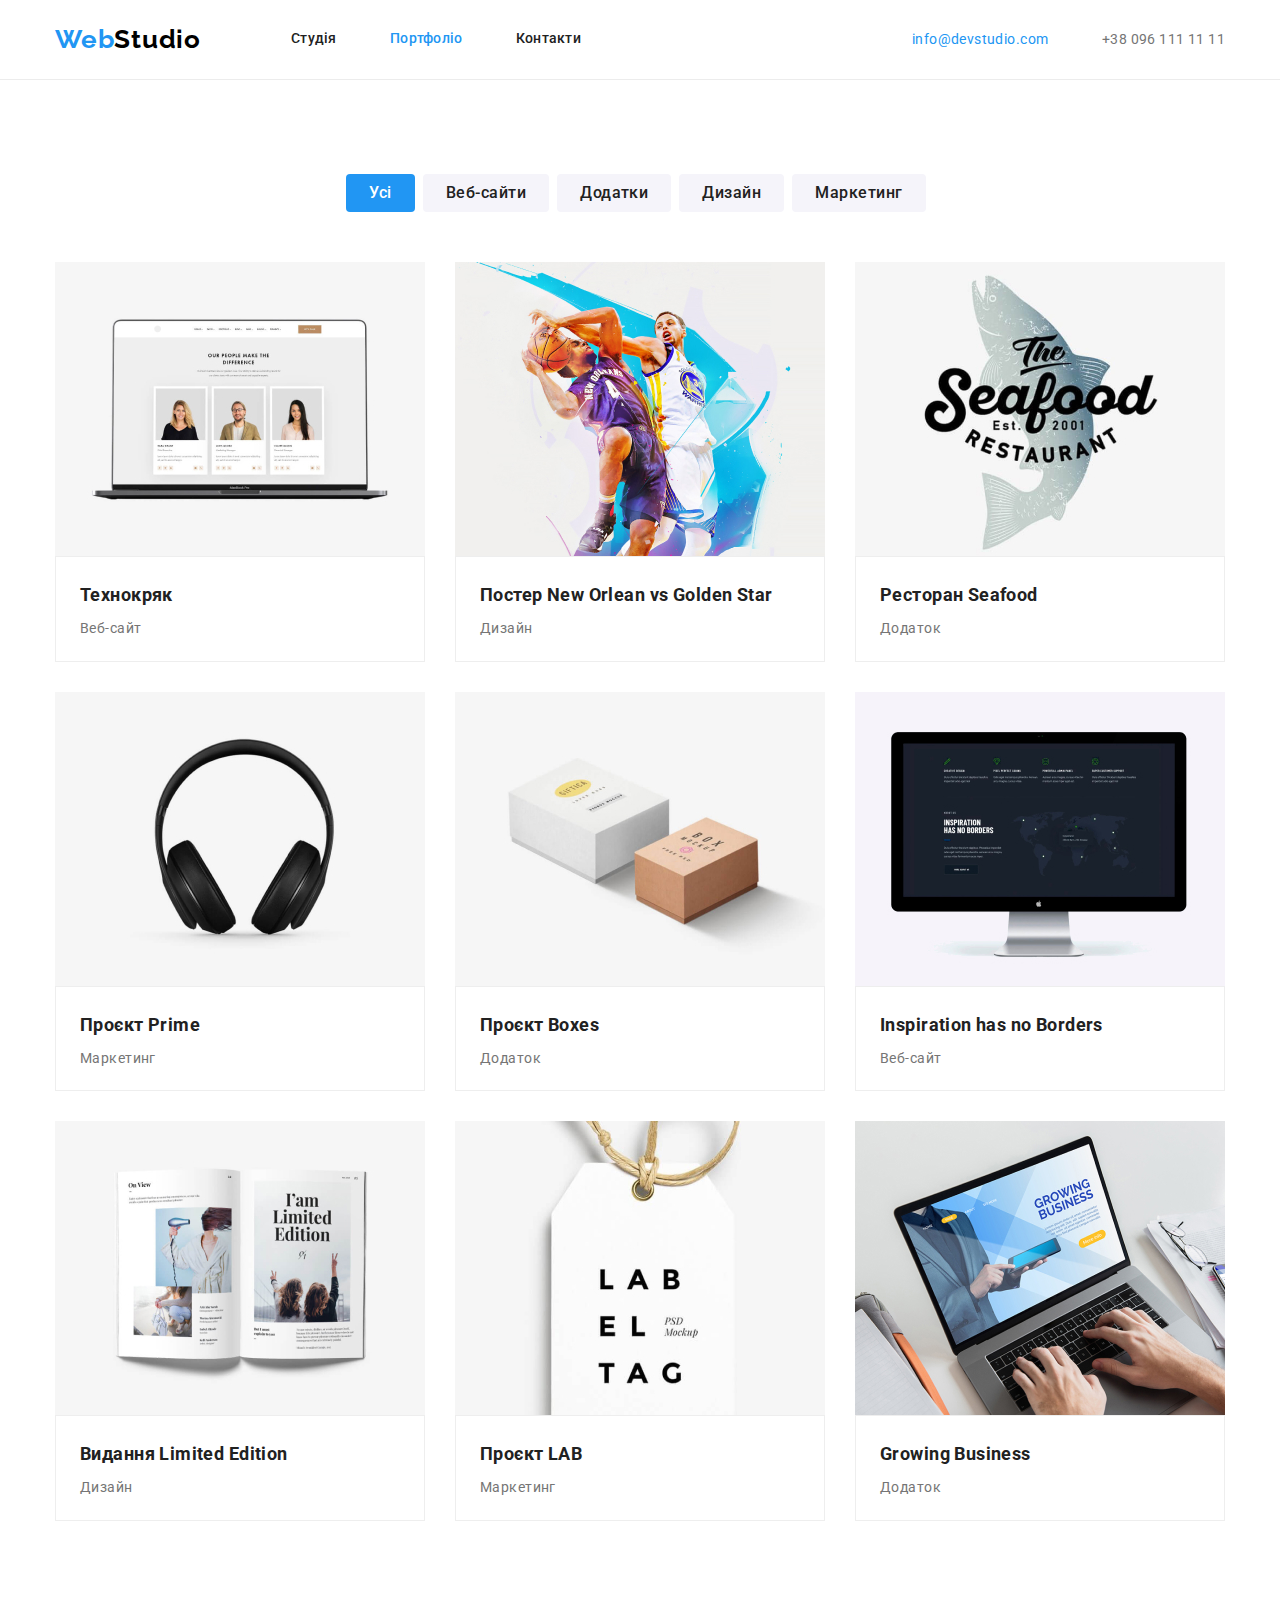
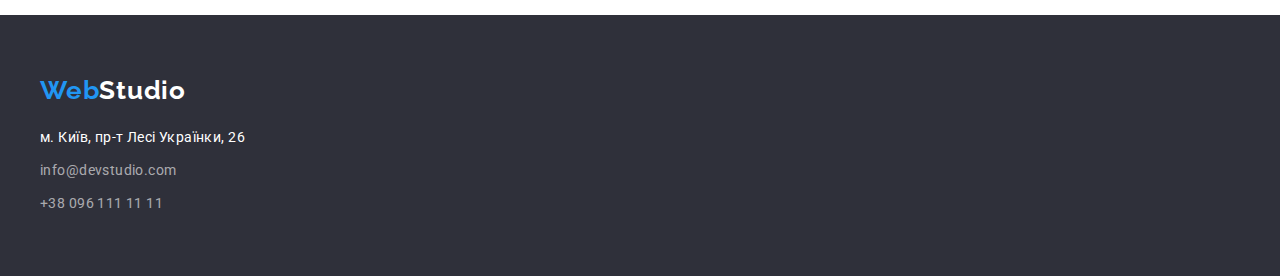
==== commit f0dfaf4f: "правки1" ====
--- a/portfolio.html
+++ b/portfolio.html
@@ -14,31 +14,37 @@
     <link rel="stylesheet" href="./styles/modern-normalize.css" />
     <link rel="stylesheet" href="./styles/styles.css" />
   </head>
+
+  <!-- Боди -->
   <body>
     <header>
-      <nav class="container">
-        <!-- Лого -->
-        <a class="logo" href="./"> <span>Web</span>Studio</a>
-        <!-- Список навигации -->
-        <ul class="nav-list">
-          <li><a href="./">Студія</a></li>
-          <li><a class="active" href="./portfolio.html">Портфоліо</a></li>
-          <li><a href="./">Контакти</a></li>
-        </ul>
+      <div class="header container">
+        <nav>
+          <!-- Лого -->
+          <a class="logo" href="./"> <span>Web</span>Studio</a>
+
+          <!-- Список навигации -->
+          <ul class="nav-list">
+            <li><a href="./">Студія</a></li>
+            <li class="active"><a href="./portfolio.html">Портфоліо</a></li>
+            <li><a href="./">Контакти</a></li>
+          </ul>
+        </nav>
+
         <!-- Контакты в шапке -->
         <div class="header-contact">
           <a class="active" href="mailto:info@devstudio.com">info@devstudio.com</a>
           <a href="tel:+380961111111">+38 096 111 11 11</a>
         </div>
-      </nav>
+      </div>
     </header>
-    <main>
+
+    <main class="container">
       <section class="work">
         <h1>Нашi роботи</h1>
 
-
         <!-- Фильтры кнопок -->
-        <ul class="work-filter container">
+        <ul class="work-filter">
           <li><button class="active" type="button">Усі</button></li>
           <li><button type="button">Веб-сайти</button></li>
           <li><button type="button">Додатки</button></li>
@@ -46,9 +52,8 @@
           <li><button type="button">Маркетинг</button></li>
         </ul>
 
-
         <!-- Части фильтра -->
-        <ul class="filter-list container">
+        <ul class="filter-list">
           <li>
             <a href="">
               <img src="./images/portfolio/img.jpg" alt="Технокряк" width="370" />
@@ -138,10 +143,9 @@
       </section>
     </main>
 
-
     <!-- Футер -->
     <footer>
-      <div class="container">
+      <div class="container container-footer">
         <a class="logo" href="./"> <span>Web</span>Studio</a>
         <address>
           <ul>
--- a/styles/styles.css
+++ b/styles/styles.css
@@ -38,6 +38,9 @@
   font-size: 36px;
   line-height: 1.16;
   text-align: center;
+
+  margin-bottom: 50px;
+  margin-top: 0;
 }
 
 /* Хедер */
@@ -47,14 +50,21 @@
   padding-right: 15px;
   margin-left: auto;
   margin-right: auto;
-  margin-top: 0;
-  margin-bottom: 0;
+  /* margin-top: 0;
+  margin-bottom: 0;
+  display: flex;
+ align-items: center; */
+}
+
+/* Хедер */
+header {
+  border-bottom: 1px solid #ececec;
+  margin: 0;
+}
+
+.header {
   display: flex;
   align-items: center;
-}
-
-nav.container {
-  border-bottom: 1px solid #ececec;
 }
 
 /* Лого */
@@ -67,6 +77,7 @@
   letter-spacing: 0.03em;
 
   margin-right: 90px;
+  padding: 24px 0;
 }
 
 .logo span,
@@ -75,6 +86,11 @@
 }
 
 /* Список навигации */
+header nav {
+  display: flex;
+  align-items: center;
+}
+
 nav {
   color: var(--title-text-color);
   font-weight: 500;
@@ -90,7 +106,6 @@
 }
 
 .nav-list {
-  display: flex;
   padding-left: 0;
 }
 
@@ -99,8 +114,7 @@
 }
 
 .nav-list li a {
-  display: block;
-  padding: 15px 0;
+  padding: 32px 0;
 }
 
 .nav-list li + li {
@@ -117,7 +131,7 @@
 }
 
 .header-contact a {
-  padding: 15px 0;
+  padding: 32px 0;
 }
 
 .header-contact a:nth-child(odd) {
@@ -128,7 +142,6 @@
 .hero {
   background-color: var(--second-bg-color);
   text-align: center;
-  height: 600px;
 }
 
 .hero h1 {
@@ -138,11 +151,11 @@
   line-height: 1.36;
   letter-spacing: 0.06em;
   text-transform: uppercase;
+
+  padding-top: 213px;
+  margin-top: 0;
+  margin-bottom: 40px;
   display: block;
-
-  margin-top: 213px;
-  margin-bottom: 40px;
-  display: inline-block;
   padding-bottom: 0;
 }
 
@@ -161,22 +174,28 @@
   text-align: center;
   display: block;
   cursor: pointer;
-  border: 1px solid transparent;
+  border: none;
   border-radius: 4px;
   margin-bottom: 0;
-  /* почему у меня не ставится ширина 216, а 219 только */
 }
 
 .hero button:hover,
 .hero button:focus {
   color: var(--accent);
   background-color: var(--bgcolor);
-  border: 1px solid var(--accent);
+}
+
+.hero .button {
+  padding-bottom: 150px;
 }
 
 /* Особенности */
 .features-list {
+  display: flex;
   align-items: flex-start;
+  padding-bottom: 94px;
+  padding-top: 107px;
+  padding-left: 0;
 }
 
 .features-list li {
@@ -207,112 +226,111 @@
   line-height: 1.14;
   text-transform: uppercase;
 
-  margin-top: 107px;
+  margin-top: 0;
   margin-bottom: 0;
 }
 
 .features-list p {
-  margin-bottom: 94px;
+  margin-bottom: 0;
   margin-top: 10px;
 }
 
 /* Работы */
-.work h2 {
+.work-list ul {
+  display: flex;
+  padding-left: 0;
+  padding-bottom: 94px;
+}
+
+.work-list li + li {
+  margin-left: 30px;
+}
+
+/* teams */
+.team {
+  background-color: var(--bg-color-button);
+}
+
+.team h2 {
+  padding-top: 94px;
   margin-bottom: 50px;
-}
-
-.work-list li:not(:last-child) {
-  margin-right: 30px;
-}
-
-.work-list li {
-  margin-bottom: 94px;
-}
-
-/* teams */
-.teams {
+  line-height: 1.16;
+}
+
+.team h3 {
   color: var(--title-text-color);
   font-weight: 500;
   font-size: 16px;
   line-height: 1.19;
-  background-color: var(--bg-color-button);
-  padding-bottom: 94px;
-  height: 648px;
-}
-
-.teams h2 {
-  padding-top: 94px;
-  margin-top: 0;
-  margin-bottom: 50px;
-}
-
-.teams h3 {
+
   margin-left: auto;
   margin-right: auto;
   margin-top: 0;
   margin-bottom: 0;
-  padding-top: 30px;
-  padding-bottom: 10px;
-}
-
-.teams p {
-  font-weight: 400;
+}
+
+.team p {
+  font-size: 16px;
+  line-height: 1.19;
   color: var(--primery-text-color);
 
-  margin-top: 0;
+  margin-top: 10px;
+  margin-bottom: 0;
   margin-left: auto;
   margin-right: auto;
+}
+
+.team-list {
+  display: flex;
+  padding-left: 0;
+  padding-bottom: 94px;
+}
+
+.team-list-text {
+  text-align: center;
   padding-bottom: 30px;
-}
-
-.teams-list li:not(:last-child) {
-  margin-right: 30px;
-}
-
-.teams-list-image {
+  padding-top: 30px;
+}
+
+.team-list li {
   background-color: var(--bgcolor);
-  text-align: center;
-
-  margin-top: 0;
-
-  align-items: center;
-  border: 2 solid transparent;
+  order: 2 solid transparent;
   box-shadow: 0px 1px 3px rgba(0, 0, 0, 0.12), 0px 1px 1px rgba(0, 0, 0, 0.14),
     0px 2px 1px rgba(0, 0, 0, 0.2);
   border-radius: 0px 0px 4px 4px;
 }
 
-.teams p {
-  margin-bottom: 0;
+.team-list li:not(:first-child) {
+  margin-left: 30px;
 }
 
 li img {
   display: block;
 }
 
-/* footer */
+/* футтер */
 footer {
   background-color: var(--second-bg-color);
   color: var(--contact-text-color);
 }
 
-footer .container {
+.container-footer {
+  padding-top: 60px;
+  padding-bottom: 60px;
+  padding-left: 0;
+}
+
+footer .logo {
   display: block;
-  height: 252px;
-}
-
-footer .logo {
-  display: inline-block;
-  margin-top: 60px;
+
+  padding-top: 0;
+  padding-bottom: 0;
   margin-bottom: 20px;
-
 }
 
 address ul {
   font-style: normal;
   padding-left: 0;
-  display: block;
-  margin-bottom: 60px;
 }
 
 address li:not(:last-child) {
@@ -331,6 +349,11 @@
 
 /* Портфолио */
 /* Фильтры кнопок */
+.work {
+  padding-top: 94px;
+  padding-bottom: 94px;
+}
+
 .work h1 {
   position: absolute;
   white-space: nowrap;
@@ -345,10 +368,10 @@
 }
 
 .work-filter {
-  margin-top: 94px;
   margin-bottom: 50px;
   display: flex;
   justify-content: center;
+  padding-left: 0;
 }
 
 .work-filter li {
@@ -368,6 +391,7 @@
   line-height: 1.62;
   text-align: center;
   letter-spacing: 0.03em;
+  padding: 5px 22px;
 }
 
 button.active,
@@ -386,25 +410,21 @@
   line-height: 2;
   text-align: left;
 
-  margin-top: 20px;
-  margin-bottom: 0;
+  margin-bottom: 4px;
 }
 
 .work p {
-  margin-top: 4px;
-  margin-bottom: 20px;
+  margin: 0;
 }
 
 .filter-list {
+  padding-left: 0;
+  display: flex;
   flex-wrap: wrap;
-  text-align: left;
 }
 
 .filter-list li {
   width: 370px;
-}
-
-.filter-list li {
   margin-bottom: 30px;
 }
 
@@ -412,11 +432,17 @@
   margin-right: 30px;
 }
 
-.filter-list li:nth-last-child(-n + 3) {
-  margin-bottom: 94px;
-}
+.filter-list li:nth-last-child(-n + 3){
+  margin-bottom: 0;
+}
+
 
 .type-one {
   border: 1px solid #eeeeee;
+
   padding-left: 24px;
-}
+  padding-right: 24px;
+  padding-bottom: 20px;
+  padding-top: 20px;
+  display: block;
+}
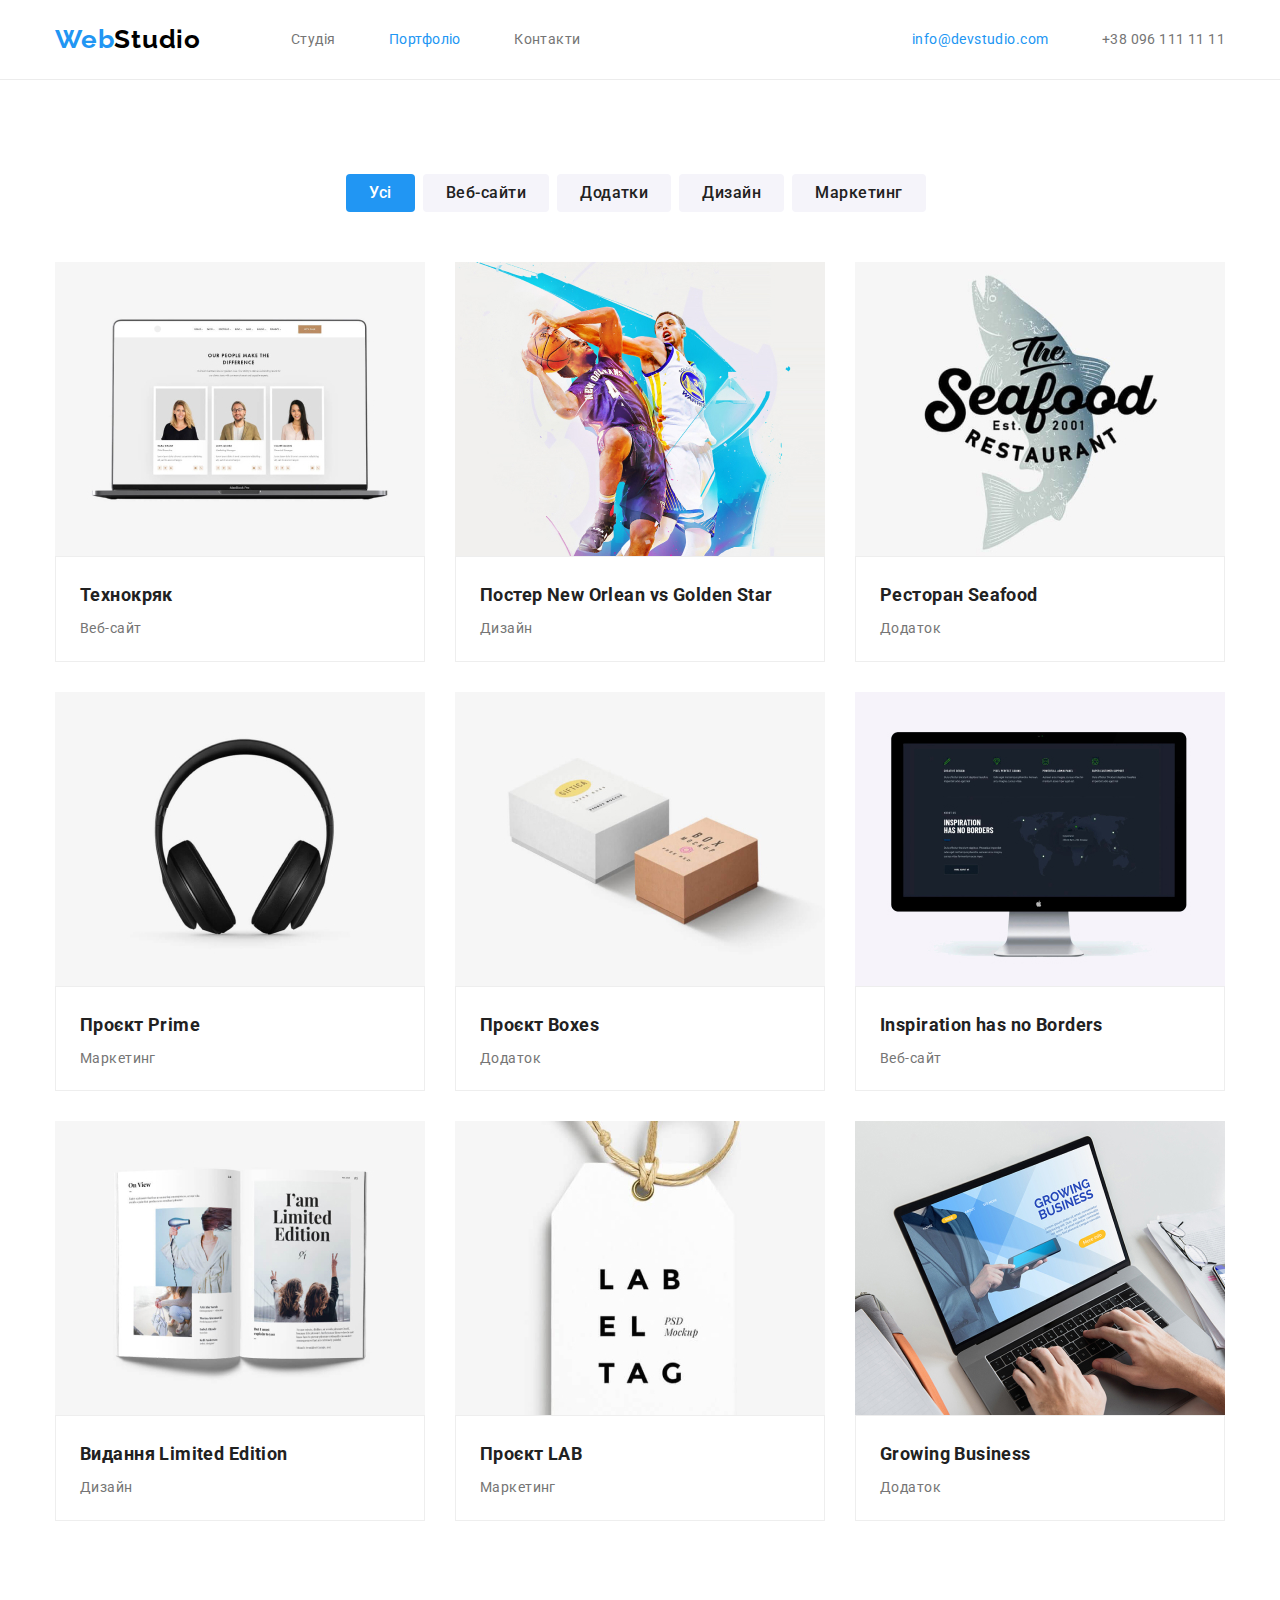
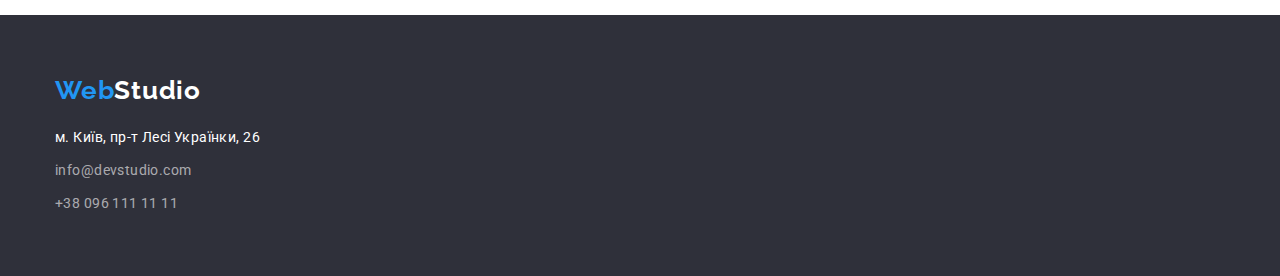
==== commit 1b48fc8b: "правки 2" ====
--- a/portfolio.html
+++ b/portfolio.html
@@ -39,113 +39,115 @@
       </div>
     </header>
 
-    <main class="container">
-      <section class="work">
-        <h1>Нашi роботи</h1>
-
-        <!-- Фильтры кнопок -->
-        <ul class="work-filter">
-          <li><button class="active" type="button">Усі</button></li>
-          <li><button type="button">Веб-сайти</button></li>
-          <li><button type="button">Додатки</button></li>
-          <li><button type="button">Дизайн</button></li>
-          <li><button type="button">Маркетинг</button></li>
-        </ul>
-
-        <!-- Части фильтра -->
-        <ul class="filter-list">
-          <li>
-            <a href="">
-              <img src="./images/portfolio/img.jpg" alt="Технокряк" width="370" />
-              <div class="type-one">
-                <h2>Технокряк</h2>
-                <p>Веб-сайт</p>
-              </div>
-            </a>
-          </li>
-          <li>
-            <a href="">
-              <img
-                src="./images/portfolio/img1.jpg"
-                alt="Постер New Orlean vs Golden Star"
-                width="370"
-              />
-              <div class="type-one">
-                <h2>Постер <span lang="en">New Orlean vs Golden Star</span></h2>
-                <p>Дизайн</p>
-              </div>
-            </a>
-          </li>
-          <li>
-            <a href="">
-              <img src="./images/portfolio/img2.jpg" alt="Ресторан Seafood" width="370" />
-              <div class="type-one">
-                <h2>Ресторан <span lang="en">Seafood</span></h2>
-                <p>Додаток</p>
-              </div>
-            </a>
-          </li>
-          <li>
-            <a href="">
-              <img src="./images/portfolio/img3.jpg" alt="Проєкт Prime" width="370" />
-              <div class="type-one">
-                <h2>Проєкт <span lang="en">Prime</span></h2>
-                <p>Маркетинг</p>
-              </div>
-            </a>
-          </li>
-          <li>
-            <a href="">
-              <img src="./images/portfolio/img4.jpg" alt="Проєкт Boxes" width="370" />
-              <div class="type-one">
-                <h2>Проєкт <span lang="en">Boxes</span></h2>
-                <p>Додаток</p>
-              </div>
-            </a>
-          </li>
-          <li>
-            <a href="">
-              <img src="./images/portfolio/img5.jpg" alt="Inspiration has no Borders" width="370" />
-              <div class="type-one">
-                <h2><span lang="en">Inspiration has no Borders</span></h2>
-                <p>Веб-сайт</p>
-              </div>
-            </a>
-          </li>
-          <li>
-            <a href="">
-              <img src="./images/portfolio/img6.jpg" alt="Видання Limited Edition" width="370" />
-              <div class="type-one">
-                <h2>Видання <span lang="en">Limited Edition</span></h2>
-                <p>Дизайн</p>
-              </div>
-            </a>
-          </li>
-          <li>
-            <a href="">
-              <img src="./images/portfolio/img7.jpg" alt="Проєкт LAB" width="370" />
-              <div class="type-one">
-                <h2>Проєкт <span lang="en">LAB</span></h2>
-                <p>Маркетинг</p>
-              </div>
-            </a>
-          </li>
-          <li>
-            <a href="">
-              <img src="./images/portfolio/img8.jpg" alt="Growing Business" width="370" />
-              <div class="type-one">
-                <h2><span lang="en">Growing Business</span></h2>
-                <p>Додаток</p>
-              </div>
-            </a>
-          </li>
-        </ul>
+    <main>
+      <section class="filter-section">
+        <div class="container">
+          <h1>Нашi роботи</h1>
+  
+          <!-- Фильтры кнопок -->
+          <ul class="work-filter">
+            <li><button class="active" type="button">Усі</button></li>
+            <li><button type="button">Веб-сайти</button></li>
+            <li><button type="button">Додатки</button></li>
+            <li><button type="button">Дизайн</button></li>
+            <li><button type="button">Маркетинг</button></li>
+          </ul>
+  
+          <!-- Части фильтра -->
+          <ul class="filter-list">
+            <li>
+              <a href="">
+                <img src="./images/portfolio/img.jpg" alt="Технокряк" width="370" />
+                <div class="type-one">
+                  <h2>Технокряк</h2>
+                  <p>Веб-сайт</p>
+                </div>
+              </a>
+            </li>
+            <li>
+              <a href="">
+                <img
+                  src="./images/portfolio/img1.jpg"
+                  alt="Постер New Orlean vs Golden Star"
+                  width="370"
+                />
+                <div class="type-one">
+                  <h2>Постер <span lang="en">New Orlean vs Golden Star</span></h2>
+                  <p>Дизайн</p>
+                </div>
+              </a>
+            </li>
+            <li>
+              <a href="">
+                <img src="./images/portfolio/img2.jpg" alt="Ресторан Seafood" width="370" />
+                <div class="type-one">
+                  <h2>Ресторан <span lang="en">Seafood</span></h2>
+                  <p>Додаток</p>
+                </div>
+              </a>
+            </li>
+            <li>
+              <a href="">
+                <img src="./images/portfolio/img3.jpg" alt="Проєкт Prime" width="370" />
+                <div class="type-one">
+                  <h2>Проєкт <span lang="en">Prime</span></h2>
+                  <p>Маркетинг</p>
+                </div>
+              </a>
+            </li>
+            <li>
+              <a href="">
+                <img src="./images/portfolio/img4.jpg" alt="Проєкт Boxes" width="370" />
+                <div class="type-one">
+                  <h2>Проєкт <span lang="en">Boxes</span></h2>
+                  <p>Додаток</p>
+                </div>
+              </a>
+            </li>
+            <li>
+              <a href="">
+                <img src="./images/portfolio/img5.jpg" alt="Inspiration has no Borders" width="370" />
+                <div class="type-one">
+                  <h2><span lang="en">Inspiration has no Borders</span></h2>
+                  <p>Веб-сайт</p>
+                </div>
+              </a>
+            </li>
+            <li>
+              <a href="">
+                <img src="./images/portfolio/img6.jpg" alt="Видання Limited Edition" width="370" />
+                <div class="type-one">
+                  <h2>Видання <span lang="en">Limited Edition</span></h2>
+                  <p>Дизайн</p>
+                </div>
+              </a>
+            </li>
+            <li>
+              <a href="">
+                <img src="./images/portfolio/img7.jpg" alt="Проєкт LAB" width="370" />
+                <div class="type-one">
+                  <h2>Проєкт <span lang="en">LAB</span></h2>
+                  <p>Маркетинг</p>
+                </div>
+              </a>
+            </li>
+            <li>
+              <a href="">
+                <img src="./images/portfolio/img8.jpg" alt="Growing Business" width="370" />
+                <div class="type-one">
+                  <h2><span lang="en">Growing Business</span></h2>
+                  <p>Додаток</p>
+                </div>
+              </a>
+            </li>
+          </ul>
+        </div>
       </section>
     </main>
 
     <!-- Футер -->
-    <footer>
-      <div class="container container-footer">
+    <footer class="footer">
+      <div class="container">
         <a class="logo" href="./"> <span>Web</span>Studio</a>
         <address>
           <ul>
--- a/styles/styles.css
+++ b/styles/styles.css
@@ -50,10 +50,6 @@
   padding-right: 15px;
   margin-left: auto;
   margin-right: auto;
-  /* margin-top: 0;
-  margin-bottom: 0;
-  display: flex;
- align-items: center; */
 }
 
 /* Хедер */
@@ -90,8 +86,7 @@
   display: flex;
   align-items: center;
 }
-
-nav {
+особенностиfe nav {
   color: var(--title-text-color);
   font-weight: 500;
   line-height: 1.14;
@@ -139,12 +134,14 @@
 }
 
 /* Герой */
-.hero {
+.hero-section {
   background-color: var(--second-bg-color);
   text-align: center;
-}
-
-.hero h1 {
+  padding-top: 213px;
+  padding-bottom: 150px;
+}
+
+.hero-section h1 {
   color: var(--bgcolor);
   font-weight: 900;
   font-size: 44px;
@@ -152,20 +149,20 @@
   letter-spacing: 0.06em;
   text-transform: uppercase;
 
-  padding-top: 213px;
   margin-top: 0;
   margin-bottom: 40px;
   display: block;
   padding-bottom: 0;
 }
 
-.hero button {
+.hero-section button {
   color: var(--bgcolor);
   background-color: var(--accent);
   font-weight: 700;
   font-size: 16px;
   line-height: 1.88;
   letter-spacing: 0.06em;
+  display: inline-block;
 
   margin-right: auto;
   margin-left: auto;
@@ -179,23 +176,22 @@
   margin-bottom: 0;
 }
 
-.hero button:hover,
-.hero button:focus {
+.hero-section button:hover,
+.hero-section button:focus {
   color: var(--accent);
   background-color: var(--bgcolor);
 }
 
-.hero .button {
-  padding-bottom: 150px;
-}
-
 /* Особенности */
-.features-list {
-  display: flex;
-  align-items: flex-start;
+.features-section {
   padding-bottom: 94px;
   padding-top: 107px;
   padding-left: 0;
+}
+
+.features-list {
+  display: flex;
+  align-items: flex-start;
 }
 
 .features-list li {
@@ -236,10 +232,13 @@
 }
 
 /* Работы */
+.work-section {
+  padding-bottom: 94px;
+}
+
 .work-list ul {
   display: flex;
   padding-left: 0;
-  padding-bottom: 94px;
 }
 
 .work-list li + li {
@@ -247,49 +246,20 @@
 }
 
 /* teams */
-.team {
+.team-section {
   background-color: var(--bg-color-button);
+  padding-top: 94px;
+  padding-bottom: 94px;
 }
 
 .team h2 {
-  padding-top: 94px;
   margin-bottom: 50px;
   line-height: 1.16;
 }
 
-.team h3 {
-  color: var(--title-text-color);
-  font-weight: 500;
-  font-size: 16px;
-  line-height: 1.19;
-
-  margin-left: auto;
-  margin-right: auto;
-  margin-top: 0;
-  margin-bottom: 0;
-}
-
-.team p {
-  font-size: 16px;
-  line-height: 1.19;
-  color: var(--primery-text-color);
-
-  margin-top: 10px;
-  margin-bottom: 0;
-  margin-left: auto;
-  margin-right: auto;
-}
-
 .team-list {
   display: flex;
   padding-left: 0;
-  padding-bottom: 94px;
-}
-
-.team-list-text {
-  text-align: center;
-  padding-bottom: 30px;
-  padding-top: 30px;
 }
 
 .team-list li {
@@ -308,16 +278,41 @@
   display: block;
 }
 
+.team-list h3 {
+  color: var(--title-text-color);
+  font-weight: 500;
+  font-size: 16px;
+  line-height: 1.19;
+
+  margin-left: auto;
+  margin-right: auto;
+  margin-top: 0;
+  margin-bottom: 0;
+}
+
+.team-list p {
+  font-size: 16px;
+  line-height: 1.19;
+  color: var(--primery-text-color);
+
+  margin-top: 10px;
+  margin-bottom: 0;
+  margin-left: auto;
+  margin-right: auto;
+}
+
+.team-list-text {
+  text-align: center;
+  padding-bottom: 30px;
+  padding-top: 30px;
+}
+
 /* футтер */
-footer {
+.footer {
   background-color: var(--second-bg-color);
   color: var(--contact-text-color);
-}
-
-.container-footer {
   padding-top: 60px;
   padding-bottom: 60px;
-  padding-left: 0;
 }
 
 footer .logo {
@@ -349,12 +344,12 @@
 
 /* Портфолио */
 /* Фильтры кнопок */
-.work {
+.filter-section {
   padding-top: 94px;
   padding-bottom: 94px;
 }
 
-.work h1 {
+.filter-section h1 {
   position: absolute;
   white-space: nowrap;
   width: 1px;
@@ -402,20 +397,6 @@
 }
 
 /* Части фильта */
-.work h2 {
-  text-align: left;
-  color: var(--title-text-color);
-  font-weight: 700;
-  font-size: 18px;
-  line-height: 2;
-  text-align: left;
-
-  margin-bottom: 4px;
-}
-
-.work p {
-  margin: 0;
-}
 
 .filter-list {
   padding-left: 0;
@@ -432,10 +413,9 @@
   margin-right: 30px;
 }
 
-.filter-list li:nth-last-child(-n + 3){
-  margin-bottom: 0;
-}
-
+.filter-list li:nth-last-child(-n + 3) {
+  margin-bottom: 0;
+}
 
 .type-one {
   border: 1px solid #eeeeee;
@@ -446,3 +426,18 @@
   padding-top: 20px;
   display: block;
 }
+
+.type-one h2 {
+  text-align: left;
+  color: var(--title-text-color);
+  font-weight: 700;
+  font-size: 18px;
+  line-height: 2;
+  text-align: left;
+
+  margin-bottom: 4px;
+}
+
+.type-one p {
+  margin: 0;
+}